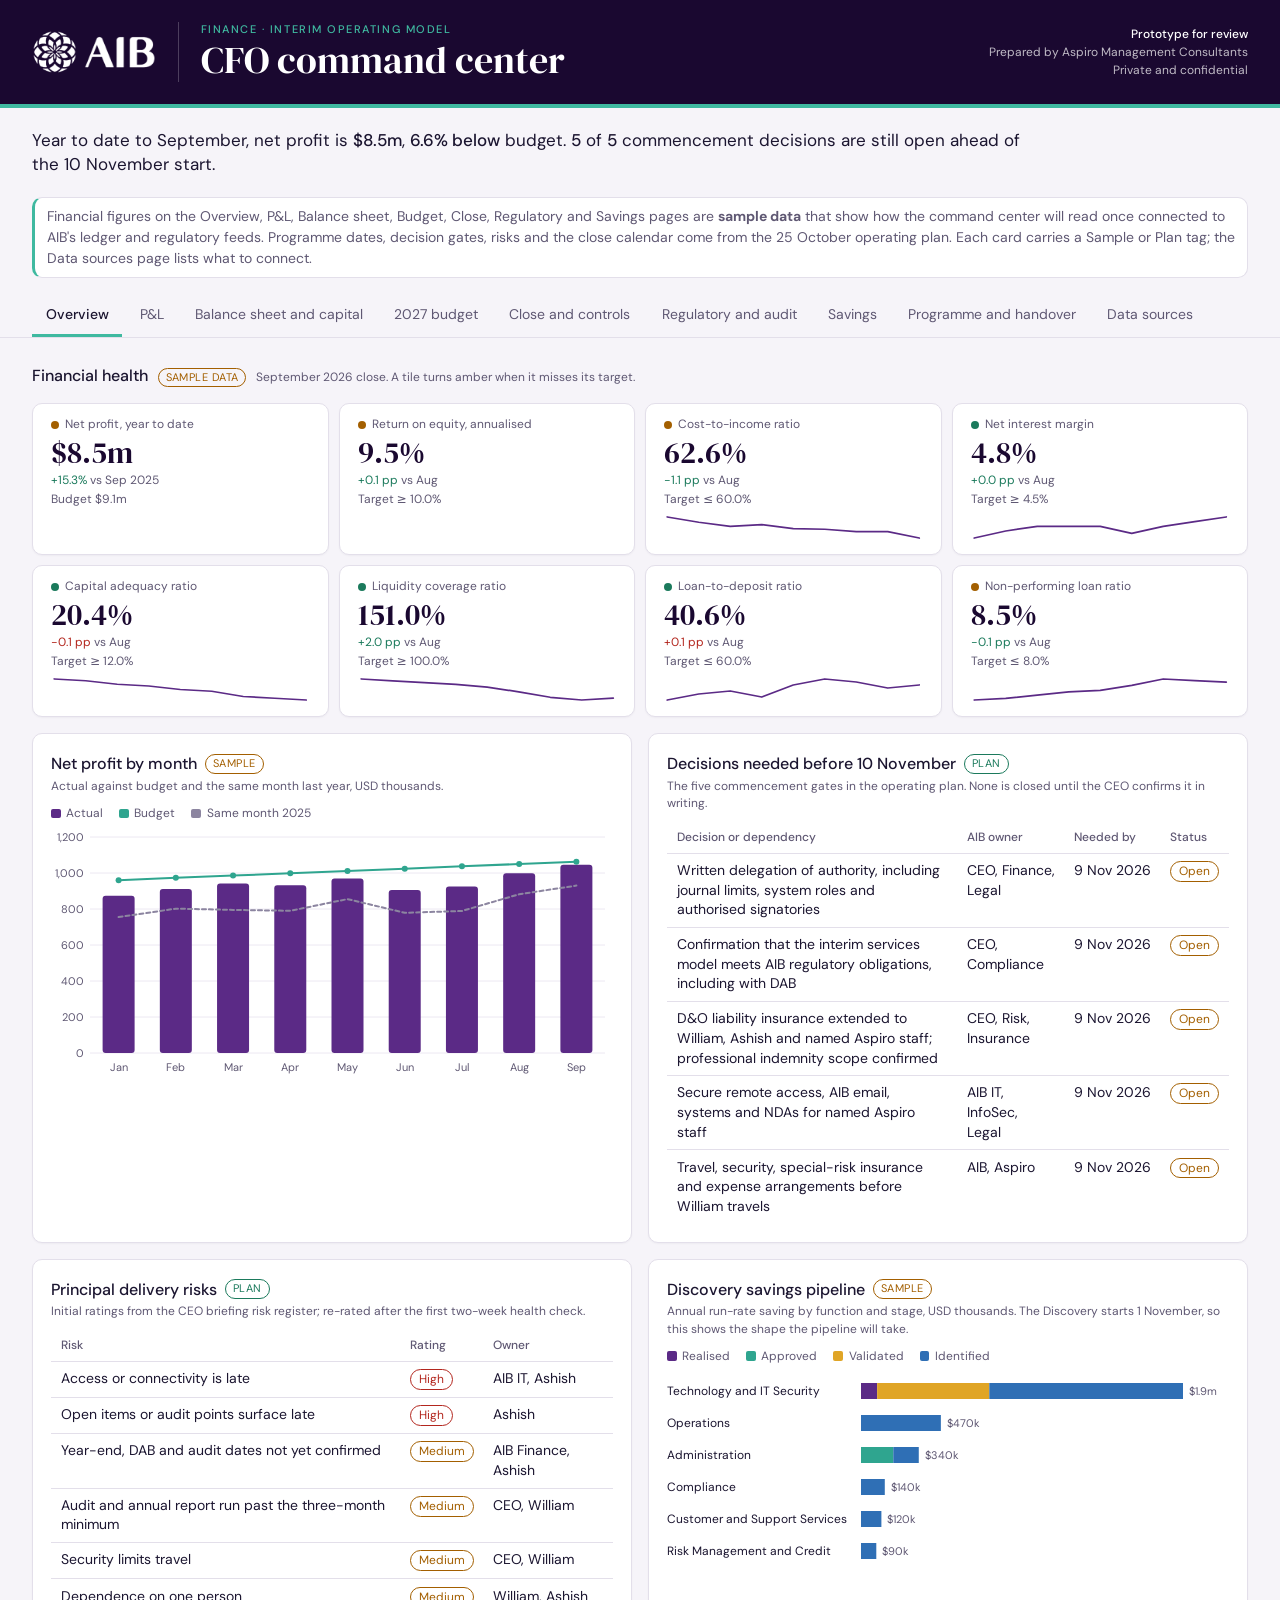
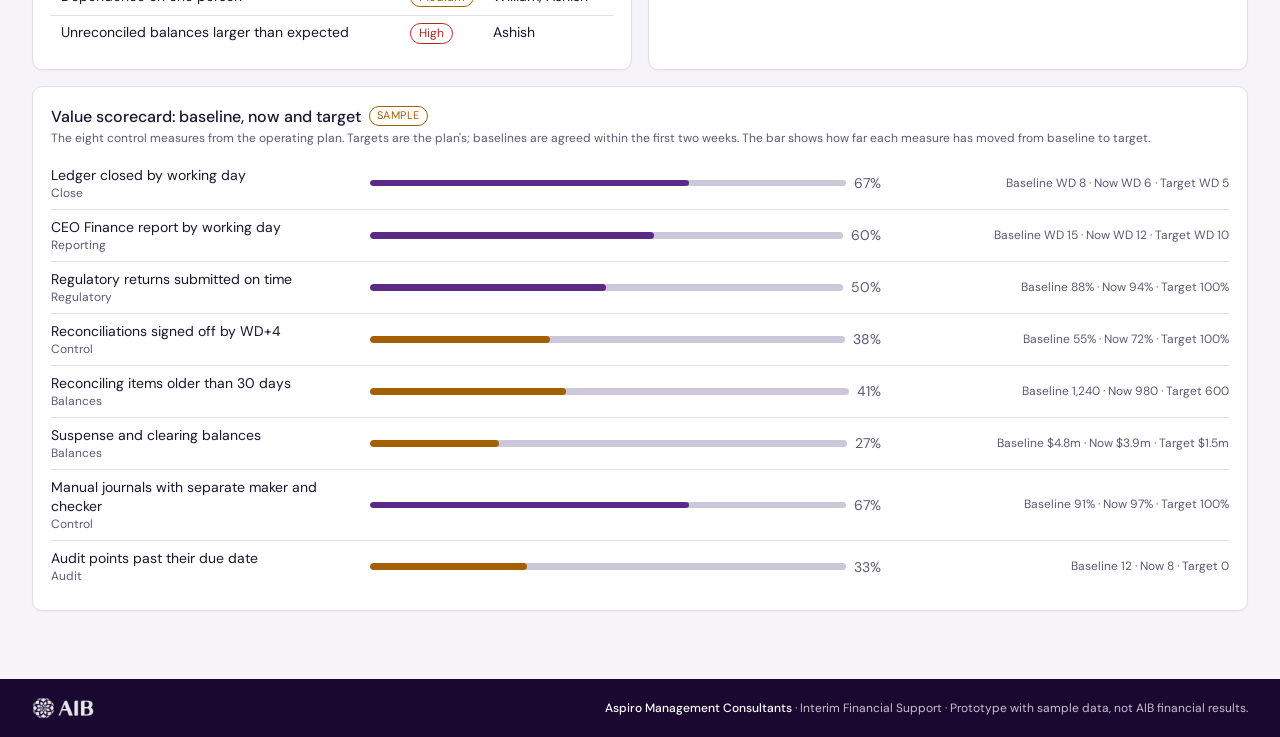
==== index.html @ d5facbcd "Rename font variables and add author metadata Rename --font-anthropic-sans/serif to --font-sans/seri" ====
<!doctype html>
<html lang="en">
<head>
<meta charset="utf-8">
<meta name="viewport" content="width=device-width, initial-scale=1">
<title>AIB CFO command center</title>
<meta name="author" content="kjaising">
<meta name="robots" content="noindex, nofollow">
<meta name="theme-color" content="#1a0830">
<link rel="icon" type="image/png" href="assets/favicon.png">
<link rel="stylesheet" href="app.css">
<link rel="stylesheet" href="theme.css">
</head>
<body>
<header class="brand">
  <div class="brand-in">
    <img class="brand-logo" src="assets/aib-logo-white.png" alt="Afghanistan International Bank" width="154" height="55">
    <div class="brand-rule" aria-hidden="true"></div>
    <div class="brand-title">
      <p class="brand-eyebrow">Finance &middot; Interim operating model</p>
      <h1 class="brand-h1">CFO command center</h1>
    </div>
    <p class="brand-meta"><strong>Prototype for review</strong><br>Prepared by Aspiro Management Consultants<br>Private and confidential</p>
  </div>
</header>
<div id="dash-root">
<div class="cc">
  <div class="cc-head" id="top">
    <p class="cc-takeaway">Year to date to September, net profit is <span class="cc-n" data-draw="t" data-fmt="money" data-source="headline" data-field="ytd_net" data-row="0">—</span>, <span class="cc-n" data-draw="t" data-fmt="dirpct" data-source="headline" data-field="var_pct" data-row="0">—</span> budget. <span class="cc-n" data-draw="t" data-fmt="int" data-source="headline" data-field="open_gates" data-row="0">—</span> of <span class="cc-n" data-draw="t" data-fmt="int" data-source="headline" data-field="total_gates" data-row="0">—</span> commencement decisions are still open ahead of the 10 November start.</p>
  </div>

  <div class="cc-banner">Financial figures on the Overview, P&amp;L, Balance sheet, Budget, Close, Regulatory and Savings pages are <strong>sample data</strong> that show how the command center will read once connected to AIB's ledger and regulatory feeds. Programme dates, decision gates, risks and the close calendar come from the 25 October operating plan. Each card carries a Sample or Plan tag; the Data sources page lists what to connect.</div>

  <nav class="cc-tabs" aria-label="Command center pages">
    <button class="cc-tab" data-tab="overview" aria-selected="true">Overview</button>
    <button class="cc-tab" data-tab="pnl" aria-selected="false">P&amp;L</button>
    <button class="cc-tab" data-tab="balance" aria-selected="false">Balance sheet and capital</button>
    <button class="cc-tab" data-tab="budget" aria-selected="false">2027 budget</button>
    <button class="cc-tab" data-tab="close" aria-selected="false">Close and controls</button>
    <button class="cc-tab" data-tab="reg" aria-selected="false">Regulatory and audit</button>
    <button class="cc-tab" data-tab="savings" aria-selected="false">Savings</button>
    <button class="cc-tab" data-tab="programme" aria-selected="false">Programme and handover</button>
    <button class="cc-tab" data-tab="sources" aria-selected="false">Data sources</button>
  </nav>

  <!-- OVERVIEW -->
  <section class="cc-page" id="tab-overview" data-page="overview">
    <div class="cc-sec"><h2>Financial health</h2><span class="cc-tag cc-tag-sample">Sample data</span><p>September 2026 close. A tile turns amber when it misses its target.</p></div>
    <div class="cc-kpis" id="kpi-all" data-draw="kpis" data-source="kpis ratios_monthly"></div>

    <div class="cc-grid-wide">
      <div class="cc-card" id="card-profit">
        <h3>Net profit by month <span class="cc-tag cc-tag-sample">Sample</span></h3>
        <p class="cc-note">Actual against budget and the same month last year, USD thousands.</p>
        <div class="cc-chart" data-draw="chart-profit" data-source="monthly"></div>
      </div>
      <div class="cc-card" id="card-gates">
        <h3>Decisions needed before 10 November <span class="cc-tag cc-tag-plan">Plan</span></h3>
        <p class="cc-note">The five commencement gates in the operating plan. None is closed until the CEO confirms it in writing.</p>
        <div class="cc-scroll">
          <table class="cc-table" data-source="gates" data-row-key="id">
            <thead><tr><th data-field="gate">Decision or dependency</th><th data-field="owner">AIB owner</th><th data-field="required_by" data-fmt="date">Needed by</th><th data-field="status" data-fmt="chip">Status</th></tr></thead>
            <tbody data-draw="tbl" data-filter="category=Pre-commencement"></tbody>
          </table>
        </div>
      </div>
    </div>

    <div class="cc-grid-wide">
      <div class="cc-card" id="card-risks">
        <h3>Principal delivery risks <span class="cc-tag cc-tag-plan">Plan</span></h3>
        <p class="cc-note">Initial ratings from the CEO briefing risk register; re-rated after the first two-week health check.</p>
        <div class="cc-scroll">
          <table class="cc-table" data-source="risks" data-row-key="id">
            <thead><tr><th data-field="risk">Risk</th><th data-field="rating" data-fmt="chip">Rating</th><th data-field="owner">Owner</th></tr></thead>
            <tbody data-draw="tbl"></tbody>
          </table>
        </div>
      </div>
      <div class="cc-card" id="card-savings-ov">
        <h3>Discovery savings pipeline <span class="cc-tag cc-tag-sample">Sample</span></h3>
        <p class="cc-note">Annual run-rate saving by function and stage, USD thousands. The Discovery starts 1 November, so this shows the shape the pipeline will take.</p>
        <div class="cc-chart" data-draw="chart-savings" data-source="savings_pipeline"></div>
      </div>
    </div>

    <div class="cc-card" id="card-score-ov">
      <h3>Value scorecard: baseline, now and target <span class="cc-tag cc-tag-sample">Sample</span></h3>
      <p class="cc-note">The eight control measures from the operating plan. Targets are the plan's; baselines are agreed within the first two weeks. The bar shows how far each measure has moved from baseline to target.</p>
      <div class="cc-score" data-draw="scorecard" data-source="value_scorecard"></div>
    </div>
  </section>

  <!-- P&L -->
  <section class="cc-page" id="tab-pnl" data-page="pnl" hidden>
    <div class="cc-sec"><h2>Profit and loss</h2><span class="cc-tag cc-tag-sample">Sample data</span><p>January to September 2026, USD thousands. Variance is favourable when positive.</p></div>
    <div class="cc-card">
      <h3>Year to date against budget and last year</h3>
      <p class="cc-note">Technology costs and credit impairment run above budget while fee income runs below, which is where the profit gap comes from.</p>
      <div class="cc-scroll">
        <table class="cc-table" data-source="pnl_ytd" data-row-key="line">
          <thead><tr><th data-field="line">Line</th><th class="r" data-field="actual" data-fmt="k">Actual</th><th class="r" data-field="budget" data-fmt="k">Budget</th><th class="r" data-field="variance" data-fmt="sk">Variance</th><th class="r" data-field="variance_pct" data-fmt="spct">Var %</th><th class="r" data-field="prior" data-fmt="k">Same period 2025</th><th class="r" data-field="yoy_pct" data-fmt="dpct">Change vs 2025</th></tr></thead>
          <tbody data-draw="tbl"></tbody>
        </table>
      </div>
    </div>
    <div class="cc-grid-wide">
      <div class="cc-card">
        <h3>Net profit by month</h3>
        <p class="cc-note">Bars are actual; the line is budget; the dashed line is last year.</p>
        <div class="cc-chart" data-draw="chart-profit" data-source="monthly"></div>
      </div>
      <div class="cc-card">
        <h3>Income and operating costs</h3>
        <p class="cc-note">Solid lines are actual; dashed lines are budget. Costs exclude credit impairment and tax.</p>
        <div class="cc-chart" data-draw="chart-incexp" data-source="monthly"></div>
      </div>
    </div>
  </section>

  <!-- BALANCE SHEET -->
  <section class="cc-page" id="tab-balance" data-page="balance" hidden>
    <div class="cc-sec"><h2>Capital, liquidity and asset quality</h2><span class="cc-tag cc-tag-sample">Sample data</span><p>The ratios DAB and the Board look at first.</p></div>
    <div class="cc-kpis" id="kpi-bs" data-draw="kpis" data-group="Capital and liquidity,Asset quality" data-source="kpis ratios_monthly"></div>
    <div class="cc-card">
      <h3>Six ratios over nine months</h3>
      <p class="cc-note">Dashed line is the limit or target; a sample value is used until AIB's own limits are loaded.</p>
      <div class="cc-multi" data-draw="chart-ratios" data-source="ratios_monthly"></div>
    </div>
    <div class="cc-card">
      <h3>Statement of financial position</h3>
      <p class="cc-note">USD thousands.</p>
      <div class="cc-scroll">
        <table class="cc-table" data-source="bs_view" data-row-key="line">
          <thead><tr><th data-field="line">Line</th><th class="r" data-field="sep26" data-fmt="k">30 Sep 2026</th><th class="r" data-field="aug26" data-fmt="k">31 Aug 2026</th><th class="r" data-field="dec25" data-fmt="k">31 Dec 2025</th><th class="r" data-field="chg_month" data-fmt="dpct">Change vs Aug</th><th class="r" data-field="chg_ytd" data-fmt="dpct">Change vs Dec</th></tr></thead>
          <tbody data-draw="tbl"></tbody>
        </table>
      </div>
    </div>
  </section>

  <!-- BUDGET -->
  <section class="cc-page" id="tab-budget" data-page="budget" hidden>
    <div class="cc-sec"><h2>2027 budget</h2><span class="cc-tag cc-tag-sample">Sample data</span><p>Operating costs by function. Board approval date is to be confirmed by AIB.</p></div>
    <div class="cc-card">
      <h3>2026 forecast against 2027 draft budget</h3>
      <p class="cc-note">USD thousands. The 2026 forecast is nine months of actuals plus three months at the September run-rate.</p>
      <div class="cc-chart" data-draw="chart-budget" data-source="budget2027"></div>
    </div>
    <div class="cc-card">
      <h3>Budget build status by function</h3>
      <p class="cc-note">Owners marked "to confirm" are placeholders until AIB names function heads.</p>
      <div class="cc-scroll">
        <table class="cc-table" data-source="budget_view" data-row-key="function">
          <thead><tr><th data-field="function">Function</th><th data-field="owner">Budget owner</th><th class="r" data-field="fcst_2026" data-fmt="k">2026 forecast</th><th class="r" data-field="budget_2027" data-fmt="k">2027 draft</th><th class="r" data-field="change_pct" data-fmt="dpct">Change</th><th data-field="status" data-fmt="chip">Status</th><th data-field="pct_complete" data-fmt="bar">Complete</th><th data-field="due" data-fmt="date">Due</th></tr></thead>
          <tbody data-draw="tbl"></tbody>
        </table>
      </div>
    </div>
  </section>

  <!-- CLOSE & CONTROLS -->
  <section class="cc-page" id="tab-close" data-page="close" hidden>
    <div class="cc-sec"><h2>Month-end close and balance control</h2><span class="cc-tag cc-tag-plan">Plan</span><span class="cc-tag cc-tag-sample">Sample balances</span><p>AIB working days run Saturday to Thursday.</p></div>
    <div class="cc-card">
      <h3>November close calendar</h3>
      <p class="cc-note">The plan's close template mapped to AIB working days, with Friday as the rest day. DAB deadlines take priority and the template is reconfirmed in week one.</p>
      <div class="cc-scroll">
        <table class="cc-table" data-source="close_calendar" data-row-key="wd">
          <thead><tr><th data-field="wd">Day</th><th data-field="due_date" data-fmt="date">Date</th><th data-field="activity">Activity</th><th data-field="owner">Owner</th><th data-field="status" data-fmt="chip">Status</th></tr></thead>
          <tbody data-draw="tbl"></tbody>
        </table>
      </div>
    </div>
    <div class="cc-grid-wide">
      <div class="cc-card">
        <h3>Aged reconciling items <span class="cc-tag cc-tag-sample">Sample</span></h3>
        <p class="cc-note">Value by age and account class, USD thousands. The target is items older than 30 days falling every month.</p>
        <div class="cc-chart" data-draw="chart-aging" data-source="recons_aging"></div>
      </div>
      <div class="cc-card">
        <h3>Reconciliation status by account class <span class="cc-tag cc-tag-sample">Sample</span></h3>
        <p class="cc-note">Items and value, USD thousands.</p>
        <div class="cc-scroll">
          <table class="cc-table" data-source="recons_view" data-row-key="account_class">
            <thead><tr><th data-field="account_class">Account class</th><th data-field="owner">Owner</th><th class="r" data-field="items_total" data-fmt="int">Items</th><th class="r" data-field="items_over_30" data-fmt="int">Over 30 days</th><th class="r" data-field="value_total" data-fmt="k">Value</th><th class="r" data-field="value_over_180" data-fmt="k">Over 180 days</th><th data-field="risk" data-fmt="chip">Risk</th></tr></thead>
            <tbody data-draw="tbl"></tbody>
          </table>
        </div>
      </div>
    </div>
    <div class="cc-card">
      <h3>Value scorecard <span class="cc-tag cc-tag-sample">Sample</span></h3>
      <p class="cc-note">Control, close and audit measures against the plan's targets.</p>
      <div class="cc-score" data-draw="scorecard" data-source="value_scorecard"></div>
    </div>
  </section>

  <!-- REGULATORY & AUDIT -->
  <section class="cc-page" id="tab-reg" data-page="reg" hidden>
    <div class="cc-sec"><h2>Regulatory returns and audit points</h2><span class="cc-tag cc-tag-sample">Sample data</span><p>AIB's accountable officers sign and submit; Finance prepares.</p></div>
    <div class="cc-card">
      <h3>DAB return calendar</h3>
      <p class="cc-note">Placeholder return names, dates and signatories until AIB confirms the DAB calendar and the accountable officers in week one.</p>
      <div class="cc-scroll">
        <table class="cc-table" data-source="dab_returns" data-row-key="return_name,period">
          <thead><tr><th data-field="return_name">Return</th><th data-field="frequency">Frequency</th><th data-field="period">Period</th><th data-field="due_date" data-fmt="date">Due</th><th data-field="preparer">Prepared by</th><th data-field="signatory">Signed by</th><th data-field="status" data-fmt="chip">Status</th></tr></thead>
          <tbody data-draw="tbl"></tbody>
        </table>
      </div>
    </div>
    <div class="cc-card">
      <h3>Open audit and inspection points</h3>
      <p class="cc-note">Overdue high-rated points go to the CEO the same day.</p>
      <div class="cc-scroll">
        <table class="cc-table" data-source="audit_points" data-row-key="id">
          <thead><tr><th data-field="id">Ref</th><th data-field="source">Source</th><th data-field="finding">Finding</th><th data-field="rating" data-fmt="chip">Rating</th><th data-field="owner">Owner</th><th data-field="due_date" data-fmt="date">Due</th><th data-field="status" data-fmt="chip">Status</th></tr></thead>
          <tbody data-draw="tbl"></tbody>
        </table>
      </div>
    </div>
  </section>

  <!-- SAVINGS -->
  <section class="cc-page" id="tab-savings" data-page="savings" hidden>
    <div class="cc-sec"><h2>Discovery and savings</h2><span class="cc-tag cc-tag-sample">Sample data</span><p>The Discovery runs six weeks from 1 November. Finance tracks each saving into the budget.</p></div>
    <div class="cc-grid-wide">
      <div class="cc-card">
        <h3>Annual saving by function and stage</h3>
        <p class="cc-note">USD thousands.</p>
        <div class="cc-chart" data-draw="chart-savings" data-source="savings_pipeline"></div>
      </div>
      <div class="cc-card">
        <h3>Saving as a share of function cost</h3>
        <p class="cc-note">Against the 2026 operating cost forecast.</p>
        <div class="cc-scroll">
          <table class="cc-table" data-source="savings_view" data-row-key="function">
            <thead><tr><th data-field="function">Function</th><th class="r" data-field="items" data-fmt="int">Items</th><th class="r" data-field="annual_saving" data-fmt="k">Annual saving</th><th class="r" data-field="one_off_cost" data-fmt="k">One-off cost</th><th class="r" data-field="pct_of_cost" data-fmt="pct">Of 2026 cost</th></tr></thead>
            <tbody data-draw="tbl"></tbody>
          </table>
        </div>
      </div>
    </div>
    <div class="cc-card">
      <h3>Savings register</h3>
      <p class="cc-note">Every option has a lever, an owner and a decision date. Control and security savings must leave the bank at least as well protected.</p>
      <div class="cc-scroll">
        <table class="cc-table" data-source="savings_pipeline" data-row-key="id">
          <thead><tr><th data-field="id">Ref</th><th data-field="function">Function</th><th data-field="item">Option</th><th data-field="lever">Lever</th><th class="r" data-field="annual_saving" data-fmt="k">Annual saving</th><th class="r" data-field="one_off_cost" data-fmt="kdash">One-off cost</th><th data-field="status" data-fmt="chip">Stage</th><th data-field="owner">Owner</th><th data-field="decision_date" data-fmt="date">Decision by</th></tr></thead>
          <tbody data-draw="tbl"></tbody>
        </table>
      </div>
    </div>
  </section>

  <!-- PROGRAMME -->
  <section class="cc-page" id="tab-programme" data-page="programme" hidden>
    <div class="cc-sec"><h2>Interim programme and handover</h2><span class="cc-tag cc-tag-plan">Plan</span><p>Minimum term to 9 February 2027, then monthly until the permanent CFO is appointed.</p></div>
    <div class="cc-card">
      <h3>Programme timeline</h3>
      <p class="cc-note">Solid bars are dates in the plan; lighter bars are indicative until AIB confirms Board, year-end and audit dates.</p>
      <div class="cc-chart" data-draw="chart-timeline" data-source="programme_ms"></div>
    </div>
    <div class="cc-grid-wide">
      <div class="cc-card">
        <h3>Decision gates and first-week inputs</h3>
        <p class="cc-note">Pre-commencement gates must be closed before Aspiro acts on 10 November.</p>
        <div class="cc-scroll">
          <table class="cc-table" data-source="gates" data-row-key="id">
            <thead><tr><th data-field="id">Ref</th><th data-field="gate">Decision or input</th><th data-field="owner">AIB owner</th><th data-field="required_by" data-fmt="date">Needed by</th><th data-field="status" data-fmt="chip">Status</th></tr></thead>
            <tbody data-draw="tbl"></tbody>
          </table>
        </div>
      </div>
      <div class="cc-card">
        <h3>Delivery risks and mitigations</h3>
        <p class="cc-note">Each risk has a named owner and a written mitigation.</p>
        <div class="cc-scroll">
          <table class="cc-table" data-source="risks" data-row-key="id">
            <thead><tr><th data-field="risk">Risk</th><th data-field="rating" data-fmt="chip">Rating</th><th data-field="mitigation">Mitigation</th><th data-field="owner">Owner</th></tr></thead>
            <tbody data-draw="tbl"></tbody>
          </table>
        </div>
      </div>
    </div>
    <div class="cc-grid-wide">
      <div class="cc-card">
        <h3>Permanent CFO handover pack <span class="cc-tag cc-tag-plan">Plan</span></h3>
        <p class="cc-note">Built from day one so the permanent CFO inherits a working Finance function. Readiness is scored by Ashish and reviewed by William.</p>
        <div class="cc-scroll">
          <table class="cc-table" data-source="handover_pack" data-row-key="item">
            <thead><tr><th data-field="item">Item</th><th data-field="owner">Owner</th><th data-field="pct_ready" data-fmt="bar">Ready</th><th data-field="status" data-fmt="chip">Status</th></tr></thead>
            <tbody data-draw="tbl"></tbody>
          </table>
        </div>
      </div>
      <div class="cc-card">
        <h3>Value log <span class="cc-tag cc-tag-sample">Sample</span></h3>
        <p class="cc-note">One line per outcome, each tied to evidence the CEO can open. Impact is the annual saving in USD thousands where there is one.</p>
        <div class="cc-scroll">
          <table class="cc-table" data-source="value_log" data-row-key="week,area">
            <thead><tr><th data-field="week" data-fmt="wk">Week</th><th data-field="area">Area</th><th data-field="outcome">Outcome</th><th class="r" data-field="impact_usd_k" data-fmt="kdash">Impact</th><th data-field="evidence">Evidence</th></tr></thead>
            <tbody data-draw="tbl"></tbody>
          </table>
        </div>
      </div>
    </div>
    <div class="cc-grid-wide">
      <div class="cc-card">
        <h3>Operating rhythm <span class="cc-tag cc-tag-plan">Plan</span></h3>
        <ul class="cc-cols">
          <li>Daily Finance check-in on Teams and a brief end-of-day exception note.</li>
          <li>Weekly Finance team meeting, Aspiro internal quality review and a 30-minute CEO check-in.</li>
          <li>Month-end close, then the CEO Finance report by working day 10.</li>
          <li>Board and DAB papers to their calendars, reviewed by William before issue.</li>
          <li>Escalation the same day: Finance team to Ashish, Ashish to William, William to the CEO.</li>
          <li>One AIB-hosted Finance operating register holds priorities, risks, decisions and aged items.</li>
        </ul>
      </div>
      <div class="cc-card">
        <h3>What changes at handover</h3>
        <ul class="cc-cols">
          <li>The CFO keeps the register, close calendar, decisions log, desk notes, KPI definitions and data feeds.</li>
          <li>Aspiro's value scorecard and value log close out as the engagement record.</li>
          <li>William's independent review of Board and DAB packs becomes the CFO's own sign-off route.</li>
          <li>The delegated authority below is replaced by the permanent CFO's DAB-approved authority.</li>
          <li>At least two weeks of overlap; the interim lead stays reachable during the first close.</li>
          <li>AIB leads the CFO search and the DAB approval; handover follows both.</li>
        </ul>
      </div>
    </div>
    <div class="cc-card">
      <h3>Delegated authority during the interim <span class="cc-tag cc-tag-plan">Plan</span></h3>
      <p class="cc-note">Aspiro leads Finance as a service within the CEO's written delegation. No Aspiro individual is appointed CFO or joins the Board of Management, and Aspiro is never a payment signatory.</p>
      <div class="cc-scroll">
        <table class="cc-table cc-auth">
          <thead><tr><th>Area</th><th>Aspiro team can</th><th>Aspiro team cannot</th></tr></thead>
          <tbody>
            <tr><td>Journals</td><td>Review and approve within the CEO-delegated limit, with separate maker and checker</td><td>Prepare and approve the same journal, or approve above the limit</td></tr>
            <tr><td>Payments</td><td>Review and challenge payment runs and supporting papers</td><td>Sign, authorise or release payments</td></tr>
            <tr><td>Reconciliations and write-offs</td><td>Review, sign off and set clearance deadlines</td><td>Write off balances without AIB approval</td></tr>
            <tr><td>Regulatory returns</td><td>Lead preparation and review</td><td>Sign or submit returns; AIB accountable officers do</td></tr>
            <tr><td>Systems</td><td>Use preparer and reviewer roles</td><td>Hold administrator or user-management rights</td></tr>
            <tr><td>People</td><td>Direct and prioritise daily work</td><td>Make hiring, pay or disciplinary decisions</td></tr>
            <tr><td>Auditors and DAB</td><td>Answer information requests and handle routine liaison</td><td>Agree adjustments or commitments without AIB approval</td></tr>
            <tr><td>Accounting policy</td><td>Recommend changes</td><td>Change policy without the CEO and, where required, the Board</td></tr>
          </tbody>
        </table>
      </div>
    </div>
  </section>

  <!-- DATA SOURCES -->
  <section class="cc-page" id="tab-sources" data-page="sources" hidden>
    <div class="cc-sec"><h2>Where each number will come from</h2><span class="cc-tag cc-tag-plan">Plan</span><p>The connection plan for turning sample data into live data.</p></div>
    <div class="cc-card">
      <h3>Feed map</h3>
      <p class="cc-note">Sample means the page shows illustrative rows. Plan documents means the rows come from the 25 October operating plan. To connect means a feed from an AIB system is still to be agreed with AIB Finance and IT, using AIB systems and storage only.</p>
      <div class="cc-scroll">
        <table class="cc-table" data-source="data_feeds" data-row-key="area">
          <thead><tr><th data-field="area">Area</th><th data-field="views">Shown on</th><th data-field="target_source">Target source</th><th data-field="cadence">Refresh</th><th data-field="owner">Owner</th><th data-field="status" data-fmt="chip">Status</th></tr></thead>
          <tbody data-draw="tbl"></tbody>
        </table>
      </div>
    </div>
  </section>
</div>

</div>
<footer class="foot">
  <div class="foot-in">
    <img src="assets/aib-logo-white.png" alt="Afghanistan International Bank" width="62" height="22">
    <span><strong>Aspiro Management Consultants</strong> &middot; Interim Financial Support &middot; Prototype with sample data, not AIB financial results.</span>
  </div>
</footer>
<script src="vendor/d3.min.js"></script>
<script src="data.js"></script>
<script src="shim.js"></script>
<script src="app.js"></script>
</body>
</html>
---- app.css ----
#dash-root { --dash-gutter: clamp(12px, 3vw, 32px); }
.cc { max-width: 1320px; margin-inline: auto; font-family: var(--font-sans); color: var(--color-fg); }
.cc *, .cc *::before, .cc *::after { box-sizing: border-box; }
.cc-head { padding-block: var(--cds-pad-md) var(--cds-pad-sm); }
.cc-eyebrow { font-size: var(--cds-font-size-caption); letter-spacing: .08em; text-transform: uppercase; color: var(--color-fg-muted); margin: 0 0 .25rem; }
.cc-title { font-family: var(--font-serif); font-weight: 400; font-size: var(--cds-font-size-title); line-height: 1.15; margin: 0 0 .5rem; }
.cc-takeaway { font-size: var(--cds-font-size-heading); line-height: 1.45; margin: 0; max-width: 62rem; }
.cc-n { font-weight: 500; font-variant-numeric: tabular-nums; }
.cc-banner { margin: var(--cds-gap-md) 0; padding: var(--cds-pad-sm) var(--cds-pad-md); border: 1px solid var(--color-border-line); border-left: 3px solid var(--color-warn); border-radius: var(--cds-radius); background: var(--color-panel); font-size: var(--cds-font-size-body); color: var(--color-fg-muted); line-height: 1.5; }
.cc-tabs { display: flex; gap: .25rem; overflow-x: auto; border-bottom: 1px solid var(--color-border-line); margin-bottom: var(--cds-gap-md); scrollbar-width: thin; }
.cc-tab { appearance: none; background: none; border: 0; border-bottom: 2px solid transparent; padding: .6rem .85rem; font: inherit; font-size: var(--cds-font-size-body); color: var(--color-fg-muted); cursor: pointer; white-space: nowrap; }
.cc-tab:hover { color: var(--color-fg); }
.cc-tab[aria-selected="true"] { color: var(--color-fg); border-bottom-color: var(--color-fg); font-weight: 500; }
.cc-page { display: flex; flex-direction: column; gap: var(--cds-gap-md); padding-bottom: var(--cds-pad-xl); }
.cc-page[hidden] { display: none; }
.cc-sec { margin: var(--cds-gap-sm) 0 0; display: flex; align-items: baseline; gap: .6rem; flex-wrap: wrap; }
.cc-sec h2 { font-size: var(--cds-font-size-heading); font-weight: var(--cds-font-weight-medium); margin: 0; }
.cc-sec p { margin: 0; font-size: var(--cds-font-size-caption); color: var(--color-fg-muted); }
.cc-grid { display: grid; gap: var(--cds-gap-md); grid-template-columns: repeat(auto-fit, minmax(min(100%, 22rem), 1fr)); }
.cc-grid-wide { display: grid; gap: var(--cds-gap-md); grid-template-columns: repeat(auto-fit, minmax(min(100%, 34rem), 1fr)); }
.cc-kpis { display: grid; gap: var(--cds-gap-sm); grid-template-columns: repeat(auto-fit, minmax(min(100%, 13.5rem), 1fr)); }
.cc-card { background: var(--color-panel); border: 1px solid var(--color-border-line); border-radius: var(--cds-radius); padding: var(--cds-pad-lg); min-width: 0; }
.cc-card h3 { font-size: var(--cds-font-size-heading); font-weight: var(--cds-font-weight-medium); margin: 0 0 .15rem; display: flex; align-items: center; gap: .5rem; flex-wrap: wrap; }
.cc-card .cc-note { font-size: var(--cds-font-size-caption); color: var(--color-fg-muted); margin: 0 0 var(--cds-gap-sm); line-height: 1.45; }
.cc-tag { font-size: 11px; font-weight: 400; letter-spacing: .04em; text-transform: uppercase; padding: 1px 7px; border-radius: 999px; border: 1px solid var(--color-border-line); color: var(--color-fg-muted); }
.cc-tag-sample { color: var(--color-warn); border-color: var(--color-warn); }
.cc-tag-plan { color: var(--color-ok); border-color: var(--color-ok); }
.cc-tile { background: var(--color-panel); border: 1px solid var(--color-border-line); border-radius: var(--cds-radius); padding: var(--cds-pad-md) var(--cds-pad-lg); display: flex; flex-direction: column; gap: .15rem; min-width: 0; position: relative; }
.cc-tile-l { font-size: var(--cds-font-size-caption); color: var(--color-fg-muted); display: flex; align-items: center; gap: .4rem; }
.cc-dot { width: .5rem; height: .5rem; border-radius: 50%; background: var(--color-ok); flex: none; }
.cc-dot.warn { background: var(--color-warn); }
.cc-dot.bad { background: var(--color-bad); }
.cc-tile-v { font-family: var(--font-serif); font-weight: 400; font-size: var(--cds-font-size-title); line-height: 1.1; font-variant-numeric: tabular-nums; }
.cc-tile-d { font-size: var(--cds-font-size-caption); color: var(--color-fg-muted); font-variant-numeric: tabular-nums; }
.cc-tile-d .good { color: var(--color-ok); }
.cc-tile-d .badc { color: var(--color-bad); }
.cc-tile svg { display: block; margin-top: .2rem; }
.cc-scroll { overflow: auto; max-height: 30rem; }
.cc-table { width: 100%; border-collapse: collapse; font-size: var(--cds-font-size-body); }
.cc-table th { position: sticky; top: 0; background: var(--color-panel); text-align: left; font-weight: 500; font-size: var(--cds-font-size-caption); color: var(--color-fg-muted); padding: .4rem .6rem; border-bottom: 1px solid var(--color-border-line); white-space: nowrap; z-index: 1; }
.cc-table td { padding: .45rem .6rem; border-bottom: 1px solid var(--color-border-line); vertical-align: top; line-height: 1.4; }
.cc-table tr:last-child td { border-bottom: 0; }
.cc-table .r { text-align: right; font-variant-numeric: tabular-nums; white-space: nowrap; }
.cc-table th.r { text-align: right; }
.cc-table tr.cc-total td { font-weight: 500; background: color-mix(in srgb, var(--color-fg) 4%, transparent); }
.cc-table td.pos { color: var(--color-ok); }
.cc-table td.neg { color: var(--color-bad); }
.cc-table .nw { white-space: nowrap; }
.cc-muted { color: var(--color-fg-muted); }
.cc-chip { display: inline-block; padding: 1px 8px; border-radius: 999px; font-size: var(--cds-font-size-caption); border: 1px solid var(--color-border-line); color: var(--color-fg-muted); white-space: nowrap; }
.cc-chip.ok { color: var(--color-ok); border-color: var(--color-ok); }
.cc-chip.warn { color: var(--color-warn); border-color: var(--color-warn); }
.cc-chip.bad { color: var(--color-bad); border-color: var(--color-bad); }
.cc-bar { display: flex; align-items: center; gap: .5rem; min-width: 7rem; }
.cc-bar i { display: block; height: .4rem; border-radius: 99px; background: var(--cds-chart-muted); flex: 1; position: relative; overflow: hidden; }
.cc-bar i b { position: absolute; inset: 0 auto 0 0; background: var(--cds-chart-1, #3b82f6); border-radius: 99px; }
.cc-chart { position: relative; min-height: 14rem; width: 100%; }
.cc-chart svg { display: block; max-width: 100%; }
.cc-chart text { font-family: var(--font-sans); }
.cc-multi { display: grid; gap: var(--cds-gap-md); grid-template-columns: repeat(auto-fit, minmax(min(100%, 15rem), 1fr)); position: relative; }
.cc-mini-t { font-size: var(--cds-font-size-caption); color: var(--color-fg-muted); margin: 0 0 .1rem; display: flex; justify-content: space-between; gap: .5rem; }
.cc-mini-t span:last-child { color: var(--color-fg); font-variant-numeric: tabular-nums; }
.cc-tip { position: absolute; z-index: 5; pointer-events: none; background: var(--cds-surface-popover); border: 1px solid var(--cds-border); border-radius: var(--cds-radius); box-shadow: var(--cds-shadow-popover); padding: var(--cds-pad-xs) var(--cds-pad-sm); font-size: var(--cds-font-size-caption); line-height: 1.45; white-space: nowrap; opacity: 0; transition: opacity .08s; }
.cc-tip .t { color: var(--cds-text-secondary); }
.cc-tip .sw { display: inline-block; width: .55rem; height: .55rem; border-radius: 2px; margin-right: .35rem; }
.cc-legend { display: flex; gap: 1rem; flex-wrap: wrap; font-size: var(--cds-font-size-caption); color: var(--color-fg-muted); margin-bottom: .4rem; }
.cc-legend .sw { display: inline-block; width: .6rem; height: .6rem; border-radius: 2px; margin-right: .35rem; vertical-align: -1px; }
.cc-fail { display: flex; align-items: center; justify-content: center; gap: .4rem; min-height: 6rem; color: var(--color-fg-muted); font-size: var(--cds-font-size-caption); }
.cc-fail::before { content: ""; width: .375rem; height: .375rem; border-radius: 50%; background: var(--color-bad); }
.cc-score { display: flex; flex-direction: column; }
.cc-srow { display: grid; grid-template-columns: minmax(8rem, 1.4fr) minmax(8rem, 2fr) auto; gap: .75rem; align-items: center; padding: .5rem 0; border-bottom: 1px solid var(--color-border-line); }
.cc-srow:last-child { border-bottom: 0; }
.cc-srow-l { font-size: var(--cds-font-size-body); line-height: 1.35; }
.cc-srow-l small { display: block; color: var(--color-fg-muted); font-size: var(--cds-font-size-caption); }
.cc-srow-v { font-size: var(--cds-font-size-caption); color: var(--color-fg-muted); text-align: right; font-variant-numeric: tabular-nums; white-space: nowrap; }
.cc-cols { columns: 2 20rem; column-gap: var(--cds-gap-lg, 1.5rem); margin: 0; padding: 0; list-style: none; font-size: var(--cds-font-size-body); line-height: 1.5; }
.cc-cols li { break-inside: avoid; padding: .3rem 0; border-bottom: 1px solid var(--color-border-line); }
.cc-auth th, .cc-auth td { font-size: var(--cds-font-size-body); }
@keyframes ccFade { from { opacity: 0 } to { opacity: 1 } }
@media (prefers-reduced-motion: no-preference) { .cc-tile, .cc-card { animation: ccFade var(--cds-dur-slow) var(--cds-ease-out); } }
[data-dash-source-state=refreshing] { opacity: .5; transition: opacity var(--cds-dur-slow); }
@media (max-width: 560px) { .cc-srow { grid-template-columns: 1fr; gap: .25rem; } .cc-srow-v { text-align: left; } }
---- theme.css ----
/* AIB theme for the CFO command center prototype.
   Brand values below are taken from the AIB / Aspiro engagement-letter letterhead:
   deep purple band, white AIB mark, teal accent rule.
   Replace the --aib-* values (and assets/aib-logo-white.png) with AIB's official brand kit when available. */

@font-face { font-family: "DM Sans"; font-weight: 400; font-style: normal; font-display: swap; src: url("assets/fonts/dm-sans-latin-400-normal.woff2") format("woff2"); }
@font-face { font-family: "DM Sans"; font-weight: 500; font-style: normal; font-display: swap; src: url("assets/fonts/dm-sans-latin-500-normal.woff2") format("woff2"); }
@font-face { font-family: "DM Sans"; font-weight: 700; font-style: normal; font-display: swap; src: url("assets/fonts/dm-sans-latin-700-normal.woff2") format("woff2"); }
@font-face { font-family: "DM Serif Display"; font-weight: 400; font-style: normal; font-display: swap; src: url("assets/fonts/dm-serif-display-latin-400-normal.woff2") format("woff2"); }

:root {
  --aib-ink: #1a0830;
  --aib-ink-soft: #2a1448;
  --aib-accent: #3fb9a0;

  --font-sans: "DM Sans", system-ui, -apple-system, "Segoe UI", Roboto, sans-serif;
  --font-serif: "DM Serif Display", Georgia, "Times New Roman", serif;

  --color-fg: #1b1530;
  --color-fg-muted: #5f5873;
  --color-bg: #f6f4f9;
  --color-panel: #ffffff;
  --color-border-line: #e3dfea;
  --color-ok: #1b7a5c;
  --color-warn: #a35f00;
  --color-bad: #b3261e;

  --cds-font-size-caption: 12px;
  --cds-font-size-body: 14px;
  --cds-font-size-heading: 16px;
  --cds-font-size-title: 30px;
  --cds-font-weight-medium: 500;
  --cds-radius: 10px;
  --cds-pad-xs: 4px;
  --cds-pad-sm: 8px;
  --cds-pad-md: 12px;
  --cds-pad-lg: 18px;
  --cds-pad-xl: 28px;
  --cds-gap-xs: 4px;
  --cds-gap-sm: 10px;
  --cds-gap-md: 16px;
  --cds-gap-lg: 28px;

  --cds-chart-muted: #cdc7da;
  --cds-chart-grid: #ece8f2;
  --cds-chart-axis: #9a93ad;
  --cds-chart-reference: #8c85a0;
  --cds-chart-status-critical: #c0392b;
  --cds-chart-1: #5b2a86;
  --cds-surface-popover: #ffffff;
  --cds-border: #d8d3e2;
  --cds-text-secondary: #5f5873;
  --cds-shadow-popover: 0 8px 28px rgba(26, 8, 48, 0.18);
  --cds-dur-slow: 300ms;
  --cds-ease-out: cubic-bezier(0.2, 0.7, 0.2, 1);
}

* { -webkit-font-smoothing: antialiased; }
html { scroll-padding-top: 56px; }
body { margin: 0; background: var(--color-bg); color: var(--color-fg); font-family: var(--font-sans); font-size: var(--cds-font-size-body); line-height: 1.45; }

/* ---- branded header ---- */
.brand { background: var(--aib-ink); border-bottom: 4px solid var(--aib-accent); color: #fff; }
.brand-in { max-width: 1320px; margin-inline: auto; padding: 22px clamp(12px, 3vw, 32px); display: flex; align-items: center; gap: 22px; flex-wrap: wrap; }
.brand-logo { height: 44px; width: auto; display: block; }
.brand-rule { width: 1px; align-self: stretch; background: rgba(255, 255, 255, 0.22); min-height: 40px; }
.brand-title { flex: 1 1 18rem; min-width: 0; }
.brand-eyebrow { margin: 0 0 2px; font-size: 11px; letter-spacing: 0.14em; text-transform: uppercase; color: var(--aib-accent); font-weight: 500; }
.brand-h1 { margin: 0; font-family: var(--font-serif); font-weight: 400; font-size: clamp(26px, 4vw, 38px); line-height: 1.1; color: #fff; }
.brand-meta { margin: 0; font-size: 12px; line-height: 1.5; color: rgba(255, 255, 255, 0.72); text-align: right; }
.brand-meta strong { color: #fff; font-weight: 500; }
@media (max-width: 640px) { .brand-meta { text-align: left; } .brand-rule { display: none; } }

#dash-root { --dash-gutter: clamp(12px, 3vw, 32px); padding-inline: var(--dash-gutter); }
.cc-head { padding-block: 20px 4px; }
.cc-takeaway { font-size: 17px; }

/* sticky page navigation */
.cc-tabs { position: sticky; top: 0; z-index: 20; background: var(--color-bg); margin-inline: calc(-1 * var(--dash-gutter)); padding-inline: var(--dash-gutter); }
.cc-tab[aria-selected="true"] { border-bottom-color: var(--aib-accent); border-bottom-width: 3px; }
.cc-tab:focus-visible { outline: 2px solid var(--aib-accent); outline-offset: -2px; }

.cc-card, .cc-tile { box-shadow: 0 1px 2px rgba(26, 8, 48, 0.04); }
.cc-tile-v { color: var(--aib-ink); }
.cc-table th { color: var(--color-fg-muted); }
.cc-banner { border-left-color: var(--aib-accent); }

/* ---- footer ---- */
.foot { margin-top: 40px; background: var(--aib-ink); color: rgba(255, 255, 255, 0.75); font-size: 12px; }
.foot-in { max-width: 1320px; margin-inline: auto; padding: 18px clamp(12px, 3vw, 32px); display: flex; gap: 14px 28px; flex-wrap: wrap; justify-content: space-between; align-items: center; }
.foot img { height: 22px; width: auto; opacity: 0.9; }
.foot strong { color: #fff; font-weight: 500; }

@media print { .cc-tabs { position: static; } .cc-page[hidden] { display: none; } }

/* layout refinements from review */
.cc-kpis { grid-template-columns: repeat(auto-fit, minmax(min(100%, 17rem), 1fr)); }
.cc-srow { grid-template-columns: minmax(10rem, 1.2fr) minmax(8rem, 2fr) 21rem; }
@media (max-width: 900px) { .cc-srow { grid-template-columns: 1fr; gap: .25rem; } .cc-srow-v { text-align: left; } }
.cc-scroll { max-height: none; overflow-x: auto; overflow-y: visible; }
.cc-multi { grid-template-columns: repeat(auto-fit, minmax(min(100%, 20rem), 1fr)); }
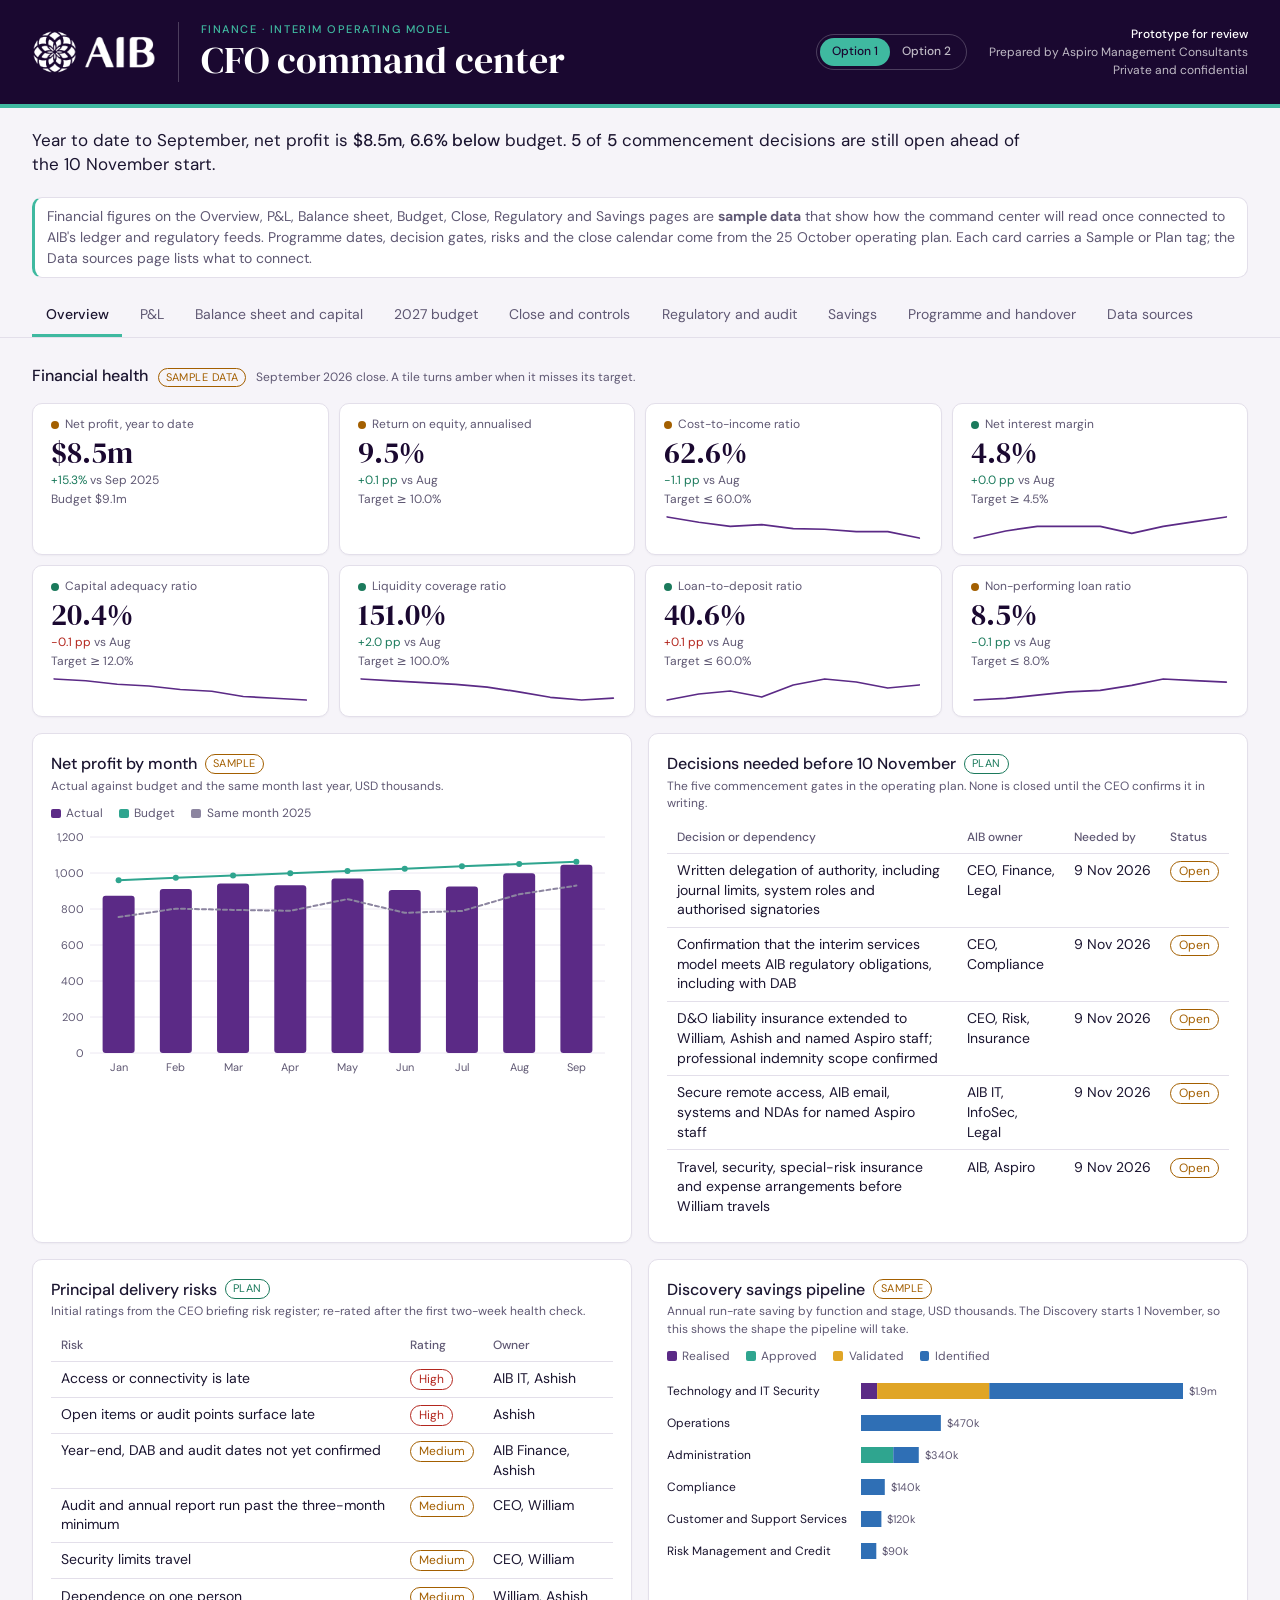
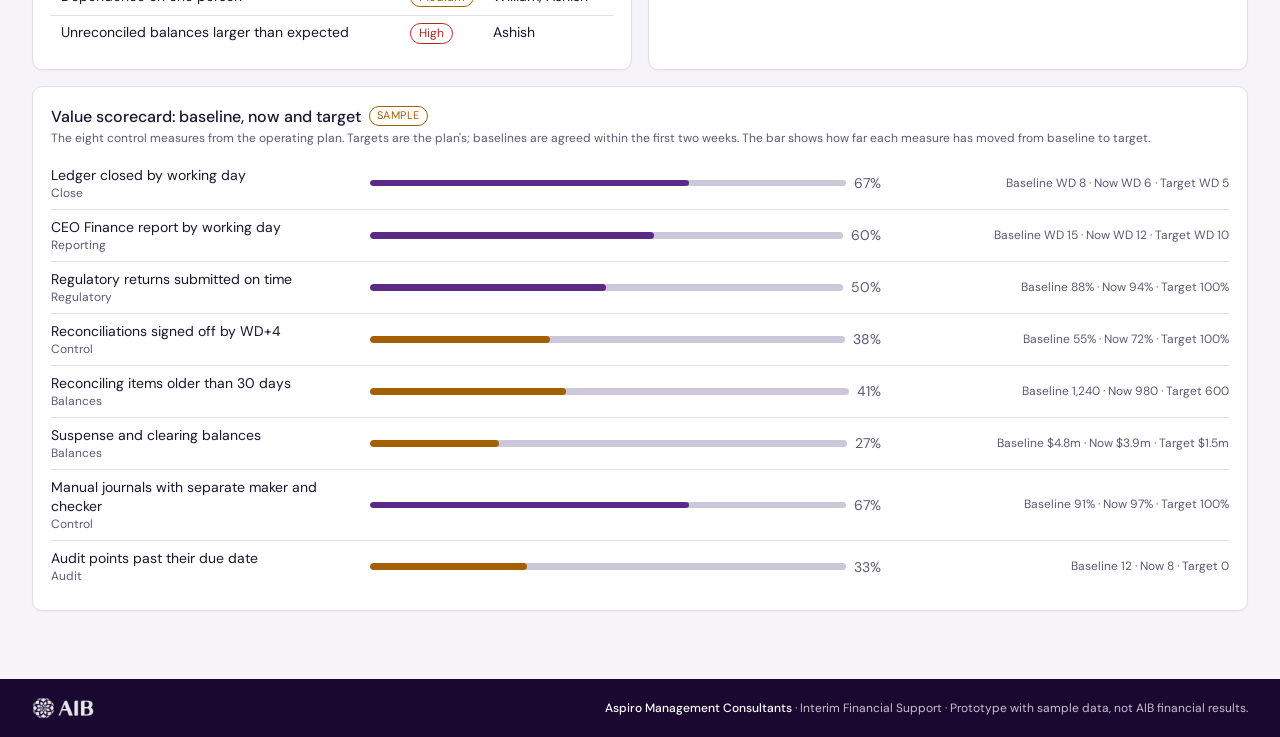
==== commit 27abdbb3: "Add Option 2 board intelligence design with option switch option-2.html is a second design for revie" ====
--- a/index.html
+++ b/index.html
@@ -20,6 +20,10 @@
       <p class="brand-eyebrow">Finance &middot; Interim operating model</p>
       <h1 class="brand-h1">CFO command center</h1>
     </div>
+    <nav class="opt-switch" aria-label="Design options">
+      <a href="index.html" data-opt-link aria-current="page">Option 1</a>
+      <a href="option-2.html" data-opt-link>Option 2</a>
+    </nav>
     <p class="brand-meta"><strong>Prototype for review</strong><br>Prepared by Aspiro Management Consultants<br>Private and confidential</p>
   </div>
 </header>
@@ -377,5 +381,6 @@
 <script src="data.js"></script>
 <script src="shim.js"></script>
 <script src="app.js"></script>
+<script src="switch.js"></script>
 </body>
 </html>
--- a/theme.css
+++ b/theme.css
@@ -71,6 +71,14 @@
 .brand-meta strong { color: #fff; font-weight: 500; }
 @media (max-width: 640px) { .brand-meta { text-align: left; } .brand-rule { display: none; } }
 
+/* ---- Option 1 / Option 2 design switch ---- */
+.opt-switch { display: flex; padding: 3px; border: 1px solid rgba(255, 255, 255, 0.22); border-radius: 999px; font-size: 12px; font-weight: 500; }
+.opt-switch a { padding: 5px 12px; border-radius: 999px; color: rgba(255, 255, 255, 0.72); text-decoration: none; }
+.opt-switch a:hover { color: #fff; }
+.opt-switch a:focus-visible { outline: 2px solid var(--aib-accent); outline-offset: 2px; }
+.opt-switch a[aria-current="page"] { background: var(--aib-accent); color: var(--aib-ink); }
+@media print { .opt-switch { display: none; } }
+
 #dash-root { --dash-gutter: clamp(12px, 3vw, 32px); padding-inline: var(--dash-gutter); }
 .cc-head { padding-block: 20px 4px; }
 .cc-takeaway { font-size: 17px; }
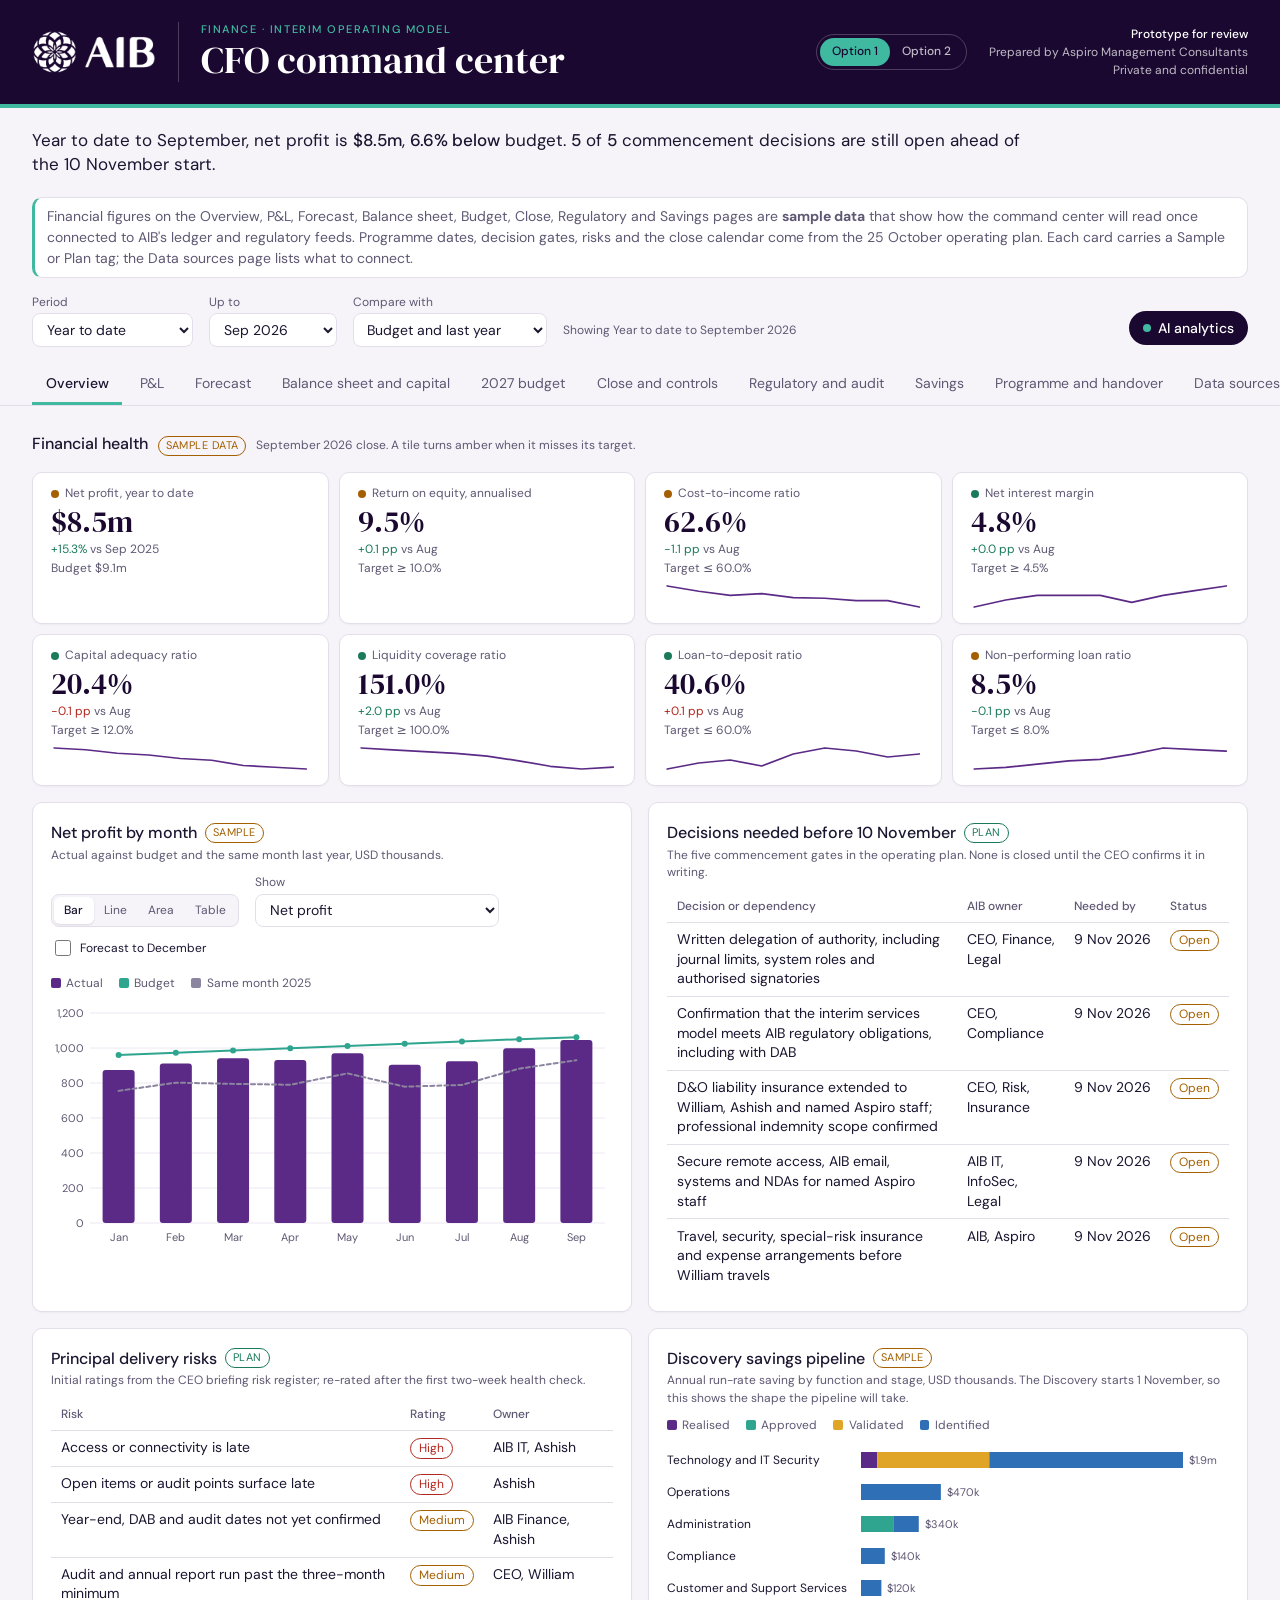
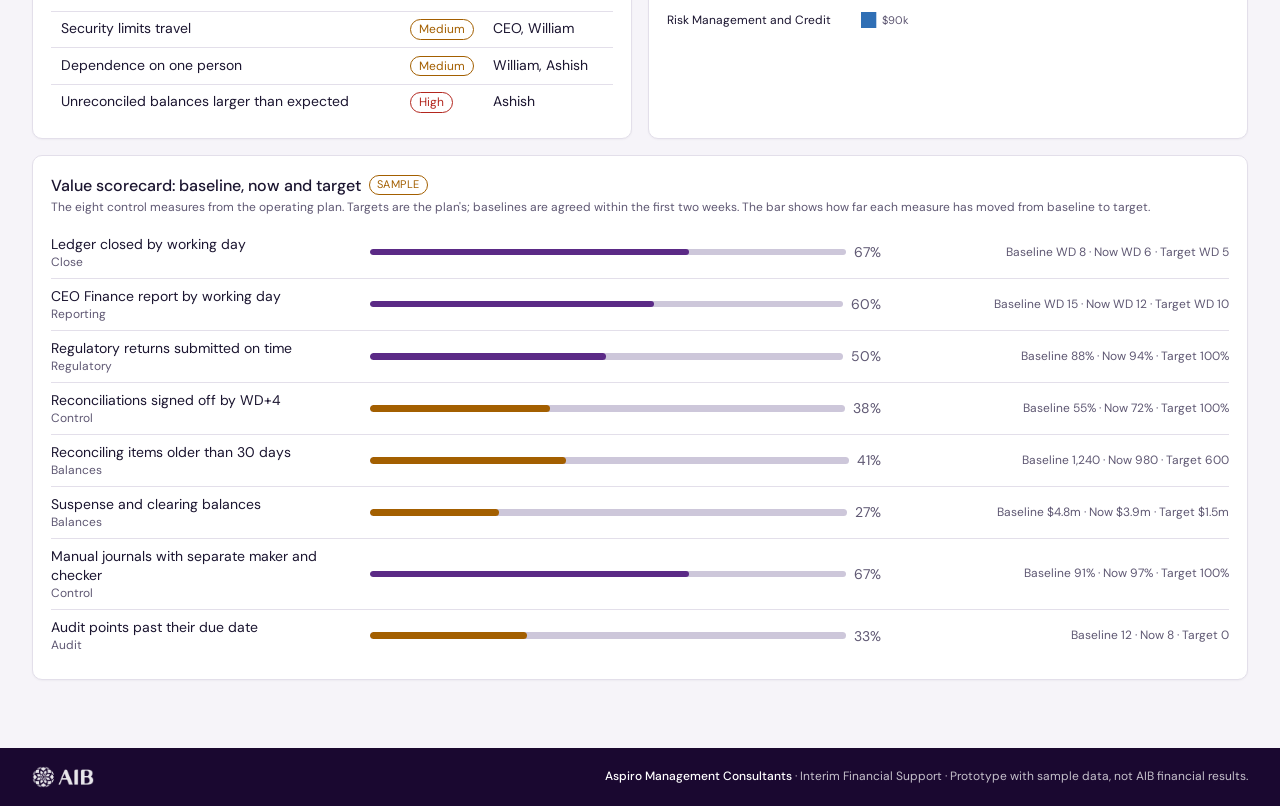
==== commit 14c88053: "Add period filters, forecasting and AI analytics preview to both designs Both designs now take every" ====
--- a/index.html
+++ b/index.html
@@ -30,14 +30,17 @@
 <div id="dash-root">
 <div class="cc">
   <div class="cc-head" id="top">
-    <p class="cc-takeaway">Year to date to September, net profit is <span class="cc-n" data-draw="t" data-fmt="money" data-source="headline" data-field="ytd_net" data-row="0">—</span>, <span class="cc-n" data-draw="t" data-fmt="dirpct" data-source="headline" data-field="var_pct" data-row="0">—</span> budget. <span class="cc-n" data-draw="t" data-fmt="int" data-source="headline" data-field="open_gates" data-row="0">—</span> of <span class="cc-n" data-draw="t" data-fmt="int" data-source="headline" data-field="total_gates" data-row="0">—</span> commencement decisions are still open ahead of the 10 November start.</p>
+    <p class="cc-takeaway" data-draw="takeaway">Year to date to September, net profit is <span class="cc-n">$8.5m</span>, <span class="cc-n">6.6% below</span> budget. <span class="cc-n">5</span> of <span class="cc-n">5</span> commencement decisions are still open ahead of the 10 November start.</p>
   </div>
 
-  <div class="cc-banner">Financial figures on the Overview, P&amp;L, Balance sheet, Budget, Close, Regulatory and Savings pages are <strong>sample data</strong> that show how the command center will read once connected to AIB's ledger and regulatory feeds. Programme dates, decision gates, risks and the close calendar come from the 25 October operating plan. Each card carries a Sample or Plan tag; the Data sources page lists what to connect.</div>
+  <div class="cc-banner">Financial figures on the Overview, P&amp;L, Forecast, Balance sheet, Budget, Close, Regulatory and Savings pages are <strong>sample data</strong> that show how the command center will read once connected to AIB's ledger and regulatory feeds. Programme dates, decision gates, risks and the close calendar come from the 25 October operating plan. Each card carries a Sample or Plan tag; the Data sources page lists what to connect.</div>
+
+  <div class="cc-filters" data-draw="filters" aria-label="Period and comparison"></div>
 
   <nav class="cc-tabs" aria-label="Command center pages">
     <button class="cc-tab" data-tab="overview" aria-selected="true">Overview</button>
     <button class="cc-tab" data-tab="pnl" aria-selected="false">P&amp;L</button>
+    <button class="cc-tab" data-tab="forecast" aria-selected="false">Forecast</button>
     <button class="cc-tab" data-tab="balance" aria-selected="false">Balance sheet and capital</button>
     <button class="cc-tab" data-tab="budget" aria-selected="false">2027 budget</button>
     <button class="cc-tab" data-tab="close" aria-selected="false">Close and controls</button>
@@ -45,18 +48,20 @@
     <button class="cc-tab" data-tab="savings" aria-selected="false">Savings</button>
     <button class="cc-tab" data-tab="programme" aria-selected="false">Programme and handover</button>
     <button class="cc-tab" data-tab="sources" aria-selected="false">Data sources</button>
+    <button class="cc-tab" data-tab="ai" aria-selected="false">AI analytics</button>
   </nav>
 
   <!-- OVERVIEW -->
   <section class="cc-page" id="tab-overview" data-page="overview">
-    <div class="cc-sec"><h2>Financial health</h2><span class="cc-tag cc-tag-sample">Sample data</span><p>September 2026 close. A tile turns amber when it misses its target.</p></div>
+    <div class="cc-sec"><h2>Financial health</h2><span class="cc-tag cc-tag-sample">Sample data</span><p data-draw="ptext" data-v="kpinote">September 2026 close. A tile turns amber when it misses its target.</p></div>
     <div class="cc-kpis" id="kpi-all" data-draw="kpis" data-source="kpis ratios_monthly"></div>
 
     <div class="cc-grid-wide">
       <div class="cc-card" id="card-profit">
-        <h3>Net profit by month <span class="cc-tag cc-tag-sample">Sample</span></h3>
-        <p class="cc-note">Actual against budget and the same month last year, USD thousands.</p>
-        <div class="cc-chart" data-draw="chart-profit" data-source="monthly"></div>
+        <h3><span data-draw="ptext" data-v="mtitle">Net profit by month</span> <span class="cc-tag cc-tag-sample">Sample</span></h3>
+        <p class="cc-note" data-draw="ptext" data-v="ovnote">Actual against budget and the same month last year, USD thousands.</p>
+        <div class="cc-tools" data-draw="tools" data-chart="profit" data-opts="measure,forecast"></div>
+        <div class="cc-chart" data-draw="chart-profit" data-source="pnl_monthly"></div>
       </div>
       <div class="cc-card" id="card-gates">
         <h3>Decisions needed before 10 November <span class="cc-tag cc-tag-plan">Plan</span></h3>
@@ -97,28 +102,59 @@
 
   <!-- P&L -->
   <section class="cc-page" id="tab-pnl" data-page="pnl" hidden>
-    <div class="cc-sec"><h2>Profit and loss</h2><span class="cc-tag cc-tag-sample">Sample data</span><p>January to September 2026, USD thousands. Variance is favourable when positive.</p></div>
-    <div class="cc-card">
-      <h3>Year to date against budget and last year</h3>
-      <p class="cc-note">Technology costs and credit impairment run above budget while fee income runs below, which is where the profit gap comes from.</p>
+    <div class="cc-sec"><h2>Profit and loss</h2><span class="cc-tag cc-tag-sample">Sample data</span><p><span data-draw="ptext" data-v="range">January to September 2026</span>, USD thousands. Variance is favourable when positive.</p></div>
+    <div class="cc-card">
+      <h3 data-draw="ptext" data-v="pnltitle">Year to date against budget and last year</h3>
+      <p class="cc-note" data-draw="ptext" data-v="pnlnote">Technology costs and credit impairment run above budget while fee income runs below, which is where the profit gap comes from.</p>
       <div class="cc-scroll">
         <table class="cc-table" data-source="pnl_ytd" data-row-key="line">
-          <thead><tr><th data-field="line">Line</th><th class="r" data-field="actual" data-fmt="k">Actual</th><th class="r" data-field="budget" data-fmt="k">Budget</th><th class="r" data-field="variance" data-fmt="sk">Variance</th><th class="r" data-field="variance_pct" data-fmt="spct">Var %</th><th class="r" data-field="prior" data-fmt="k">Same period 2025</th><th class="r" data-field="yoy_pct" data-fmt="dpct">Change vs 2025</th></tr></thead>
-          <tbody data-draw="tbl"></tbody>
-        </table>
-      </div>
-    </div>
-    <div class="cc-grid-wide">
-      <div class="cc-card">
-        <h3>Net profit by month</h3>
-        <p class="cc-note">Bars are actual; the line is budget; the dashed line is last year.</p>
-        <div class="cc-chart" data-draw="chart-profit" data-source="monthly"></div>
+          <thead><tr><th data-field="line">Line</th><th class="r" data-field="actual" data-fmt="k">Actual</th><th class="r" data-field="budget" data-fmt="k" data-cmp="b">Budget</th><th class="r" data-field="variance" data-fmt="sk" data-cmp="b">Variance</th><th class="r" data-field="variance_pct" data-fmt="spct" data-cmp="b">Var %</th><th class="r" data-field="prior" data-fmt="k" data-cmp="p">Same period 2025</th><th class="r" data-field="yoy_pct" data-fmt="dpct" data-cmp="p">Change vs 2025</th></tr></thead>
+          <tbody data-draw="tbl"></tbody>
+        </table>
+      </div>
+    </div>
+    <div class="cc-grid-wide">
+      <div class="cc-card">
+        <h3 data-draw="ptext" data-v="mtitle">Net profit by month</h3>
+        <p class="cc-note" data-draw="ptext" data-v="profitnote" data-chart="profit">Bars are actual; the line is budget; the dashed line is last year.</p>
+        <div class="cc-tools" data-draw="tools" data-chart="profit" data-opts="measure,forecast"></div>
+        <div class="cc-chart" data-draw="chart-profit" data-source="pnl_monthly"></div>
       </div>
       <div class="cc-card">
         <h3>Income and operating costs</h3>
-        <p class="cc-note">Solid lines are actual; dashed lines are budget. Costs exclude credit impairment and tax.</p>
+        <p class="cc-note" data-draw="ptext" data-v="incnote">Solid lines are actual; dashed lines are budget. Costs exclude credit impairment and tax.</p>
+        <div class="cc-tools" data-draw="tools" data-chart="incexp"></div>
         <div class="cc-chart" data-draw="chart-incexp" data-source="monthly"></div>
       </div>
+    </div>
+  </section>
+
+  <!-- FORECAST -->
+  <section class="cc-page" id="tab-forecast" data-page="forecast" hidden>
+    <div class="cc-sec"><h2>Forecast and what-if</h2><span class="cc-tag cc-tag-sample">Sample data</span><span class="cc-tag cc-tag-fc">Forecast</span><p>Built from January to September actuals with Holt's trend smoothing. Ranges are 80% likely ranges. Nine months shows the trend, not seasonal patterns, which need two full years.</p></div>
+    <div class="cc-kpis" data-draw="landing" data-source="pnl_monthly"></div>
+    <div class="cc-grid-wide">
+      <div class="cc-card">
+        <h3>What if</h3>
+        <p class="cc-note">Change the October to December forecast for each driver and watch the full-year landing move. Tax follows the year-to-date effective rate.</p>
+        <div class="cc-whatif" data-draw="whatif"></div>
+      </div>
+      <div class="cc-card">
+        <h3>How far to trust the forecast</h3>
+        <p class="cc-note">The same method, run as if it were the end of June, against what actually happened.</p>
+        <div data-draw="backtest" data-source="pnl_monthly"></div>
+      </div>
+    </div>
+    <div class="cc-card">
+      <h3 data-draw="ptext" data-v="fmtitle">Net profit: actual and forecast</h3>
+      <p class="cc-note">USD thousands. The dashed line and shaded range are the forecast, including any what-if changes.</p>
+      <div class="cc-tools" data-draw="tools" data-chart="forecast" data-opts="measure" data-key="fm"></div>
+      <div class="cc-chart" data-draw="chart-forecast" data-source="pnl_monthly"></div>
+    </div>
+    <div class="cc-card">
+      <h3>Regulatory ratio early warning <span class="cc-tag cc-tag-sample">Sample limits</span></h3>
+      <p class="cc-note">Each ratio's trend, damped so it flattens over time, projected 12 months ahead against its sample limit.</p>
+      <div data-draw="outlook" data-source="ratios_monthly"></div>
     </div>
   </section>
 
@@ -354,6 +390,17 @@
     </div>
   </section>
 
+  <!-- AI ANALYTICS (PREVIEW) -->
+  <section class="cc-page" id="tab-ai" data-page="ai" hidden>
+    <div class="cc-sec"><h2>AI analytics</h2><span class="cc-tag cc-tag-sample">Coming soon</span><p>A preview of asking the command center questions in plain language.</p></div>
+    <div class="cc-banner"><strong>Preview with sample answers.</strong> Answers are written by fixed rules from the dashboard's own sample data. Nothing is sent to an AI service. A live version would need AIB's approval for where its data is processed.</div>
+    <div class="cc-card">
+      <h3>Ask a question</h3>
+      <p class="cc-note">Try a suggestion or type your own. Answers follow the period chosen above.</p>
+      <div class="cc-ai" data-draw="ai"></div>
+    </div>
+  </section>
+
   <!-- DATA SOURCES -->
   <section class="cc-page" id="tab-sources" data-page="sources" hidden>
     <div class="cc-sec"><h2>Where each number will come from</h2><span class="cc-tag cc-tag-plan">Plan</span><p>The connection plan for turning sample data into live data.</p></div>
@@ -379,7 +426,10 @@
 </footer>
 <script src="vendor/d3.min.js"></script>
 <script src="data.js"></script>
+<script src="analytics.js"></script>
+<script src="state.js"></script>
 <script src="shim.js"></script>
+<script src="charts.js"></script>
 <script src="app.js"></script>
 <script src="switch.js"></script>
 </body>
--- a/app.css
+++ b/app.css
@@ -80,3 +80,47 @@
 @media (prefers-reduced-motion: no-preference) { .cc-tile, .cc-card { animation: ccFade var(--cds-dur-slow) var(--cds-ease-out); } }
 [data-dash-source-state=refreshing] { opacity: .5; transition: opacity var(--cds-dur-slow); }
 @media (max-width: 560px) { .cc-srow { grid-template-columns: 1fr; gap: .25rem; } .cc-srow-v { text-align: left; } }
+
+/* ---- period filter, chart controls, forecast and AI preview ---- */
+.cc-filters { display: flex; flex-wrap: wrap; align-items: flex-end; gap: var(--cds-gap-sm) var(--cds-gap-md); margin: 0 0 var(--cds-gap-md); }
+.cc-field { display: flex; flex-direction: column; gap: 2px; font-size: var(--cds-font-size-caption); color: var(--color-fg-muted); }
+.cc-field[hidden] { display: none; }
+.cc-field select { font: inherit; font-size: var(--cds-font-size-body); color: var(--color-fg); background: var(--color-panel); border: 1px solid var(--color-border-line); border-radius: 8px; padding: .35rem 1.8rem .35rem .6rem; min-height: 2.1rem; }
+.cc-field select:focus-visible, .cc-seg button:focus-visible, .cc-btn:focus-visible, .cc-ai-chip:focus-visible, .cc-ai-link:focus-visible, .cc-ai-form input:focus-visible { outline: 2px solid var(--aib-accent); outline-offset: 2px; }
+.cc-filters-l { margin: 0 0 .45rem; font-size: var(--cds-font-size-caption); color: var(--color-fg-muted); flex: 1 1 12rem; }
+.cc-ai-link { margin-bottom: .1rem; display: inline-flex; align-items: center; gap: .4rem; padding: .45rem .9rem; border-radius: 999px; background: var(--aib-ink); color: #fff; text-decoration: none; font-size: var(--cds-font-size-body); font-weight: 500; }
+.cc-ai-link::before { content: ""; width: .5rem; height: .5rem; border-radius: 50%; background: var(--aib-accent); }
+.cc-ai-link:hover { background: var(--aib-ink-soft); }
+.cc-tools { display: flex; flex-wrap: wrap; align-items: flex-end; gap: var(--cds-gap-sm) var(--cds-gap-md); margin: 0 0 var(--cds-gap-sm); }
+.cc-seg { display: inline-flex; border: 1px solid var(--color-border-line); border-radius: 8px; padding: 2px; background: var(--color-bg); }
+.cc-seg button { appearance: none; border: 0; background: none; font: inherit; font-size: var(--cds-font-size-caption); color: var(--color-fg-muted); padding: .3rem .65rem; border-radius: 6px; cursor: pointer; }
+.cc-seg button:hover { color: var(--color-fg); }
+.cc-seg button[aria-pressed="true"] { background: var(--color-panel); color: var(--color-fg); font-weight: 500; box-shadow: 0 1px 2px rgba(26, 8, 48, 0.12); }
+.cc-check { display: inline-flex; align-items: center; gap: .4rem; font-size: var(--cds-font-size-caption); color: var(--color-fg); padding-bottom: .35rem; cursor: pointer; }
+.cc-check input { accent-color: var(--aib-ink); width: 1rem; height: 1rem; }
+.cc-check:has(input:disabled) { color: var(--color-fg-muted); cursor: not-allowed; }
+.cc-tag-fc { color: var(--aib-ink); border-color: var(--aib-ink); }
+.cc-table tr.cc-fc-row td { font-style: italic; color: var(--color-fg-muted); }
+.cc-table tr.cc-hl-row td { background: rgba(91, 42, 134, 0.05); }
+.cc-whatif { display: flex; flex-direction: column; gap: .6rem; }
+.cc-range { display: grid; grid-template-columns: minmax(9rem, 1fr) minmax(8rem, 2fr) 3.5rem; align-items: center; gap: .75rem; font-size: var(--cds-font-size-body); }
+.cc-range input { width: 100%; accent-color: var(--aib-ink); }
+.cc-range-v { text-align: right; font-variant-numeric: tabular-nums; font-weight: 500; }
+.cc-btn { align-self: flex-start; appearance: none; font: inherit; font-size: var(--cds-font-size-caption); padding: .4rem .9rem; border-radius: 8px; border: 1px solid var(--color-border-line); background: var(--color-panel); color: var(--color-fg); cursor: pointer; }
+.cc-btn:hover { border-color: var(--color-fg-muted); }
+.cc-btn-primary { background: var(--aib-ink); border-color: var(--aib-ink); color: #fff; font-size: var(--cds-font-size-body); }
+.cc-btn-primary:hover { background: var(--aib-ink-soft); }
+.cc-ai-form { display: flex; gap: .5rem; }
+.cc-ai-form input { flex: 1; min-width: 0; font: inherit; font-size: var(--cds-font-size-body); padding: .5rem .75rem; border: 1px solid var(--color-border-line); border-radius: 8px; background: var(--color-panel); color: var(--color-fg); }
+.cc-ai-chips { display: flex; flex-wrap: wrap; gap: .4rem; margin: .6rem 0; }
+.cc-ai-chip { appearance: none; font: inherit; font-size: var(--cds-font-size-caption); padding: .3rem .7rem; border-radius: 999px; border: 1px solid var(--color-border-line); background: var(--color-bg); color: var(--color-fg); cursor: pointer; }
+.cc-ai-chip:hover { border-color: var(--aib-ink); }
+.cc-ai-out { display: flex; flex-direction: column; gap: var(--cds-gap-sm); }
+.cc-ai-ans { border: 1px solid var(--color-border-line); border-left: 3px solid var(--aib-accent); border-radius: var(--cds-radius); padding: var(--cds-pad-md) var(--cds-pad-lg); background: var(--color-bg); }
+.cc-ai-ans h4 { margin: 0 0 .35rem; font-size: var(--cds-font-size-body); font-weight: 500; display: flex; align-items: center; gap: .5rem; flex-wrap: wrap; }
+.cc-ai-ans ul { margin: 0; padding-left: 1.1rem; font-size: var(--cds-font-size-body); line-height: 1.5; }
+.cc-ai-q { margin: 0 0 .35rem; font-size: var(--cds-font-size-caption); color: var(--color-fg-muted); }
+.cc-ai-q::before { content: "Q: "; font-weight: 500; }
+.cc-ai-src { margin: .5rem 0 0; font-size: var(--cds-font-size-caption); color: var(--color-fg-muted); }
+@media (max-width: 560px) { .cc-range { grid-template-columns: 1fr 3rem; } .cc-range-l { grid-column: 1 / -1; } .cc-ai-link { order: -1; } }
+@media print { .cc-filters, .cc-tools, .cc-ai-form, .cc-ai-chips { display: none; } }
--- a/theme.css
+++ b/theme.css
@@ -77,7 +77,9 @@
 .opt-switch a:hover { color: #fff; }
 .opt-switch a:focus-visible { outline: 2px solid var(--aib-accent); outline-offset: 2px; }
 .opt-switch a[aria-current="page"] { background: var(--aib-accent); color: var(--aib-ink); }
-@media print { .opt-switch { display: none; } }
+.opt-frame { position: fixed; inset: 0; width: 100%; height: 100%; border: 0; z-index: 1000; background: #f8fafc; }
+.opt-frame[hidden] { display: none; }
+@media print { .opt-switch, .opt-frame { display: none; } }
 
 #dash-root { --dash-gutter: clamp(12px, 3vw, 32px); padding-inline: var(--dash-gutter); }
 .cc-head { padding-block: 20px 4px; }
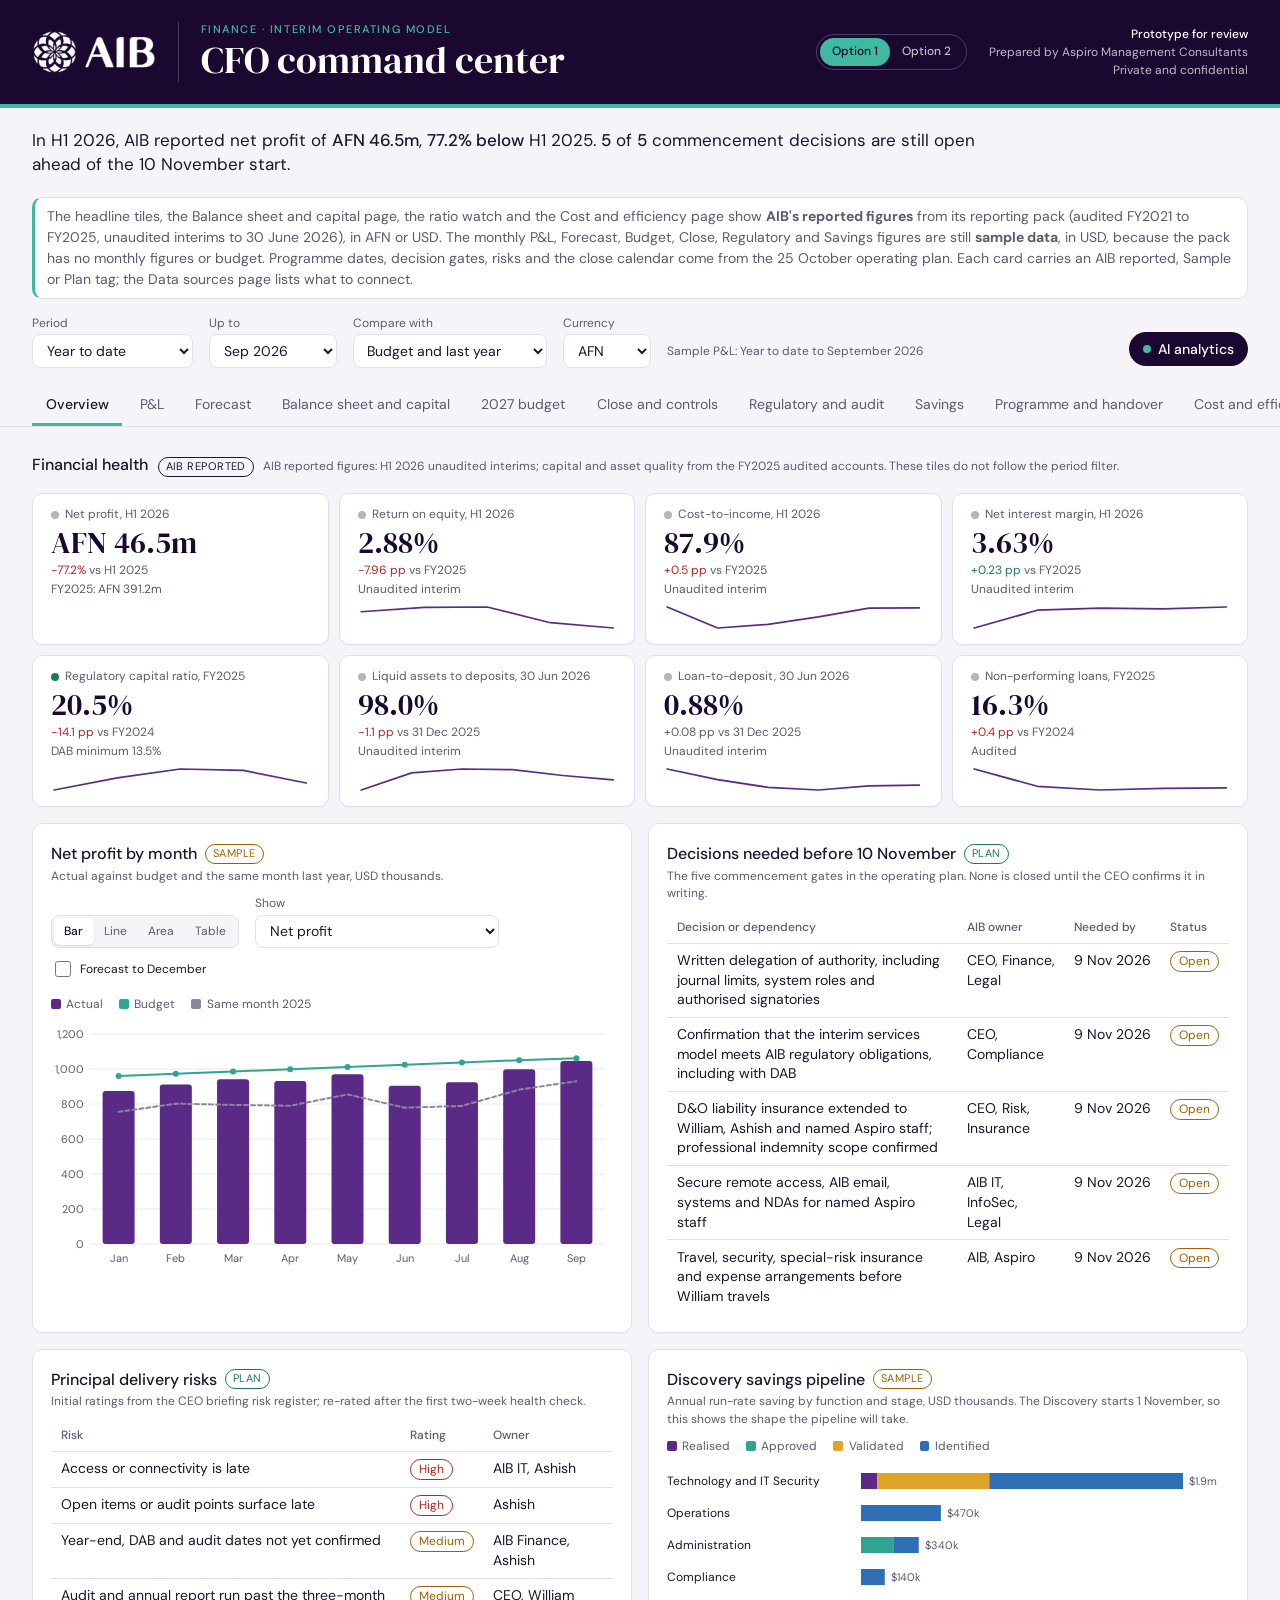
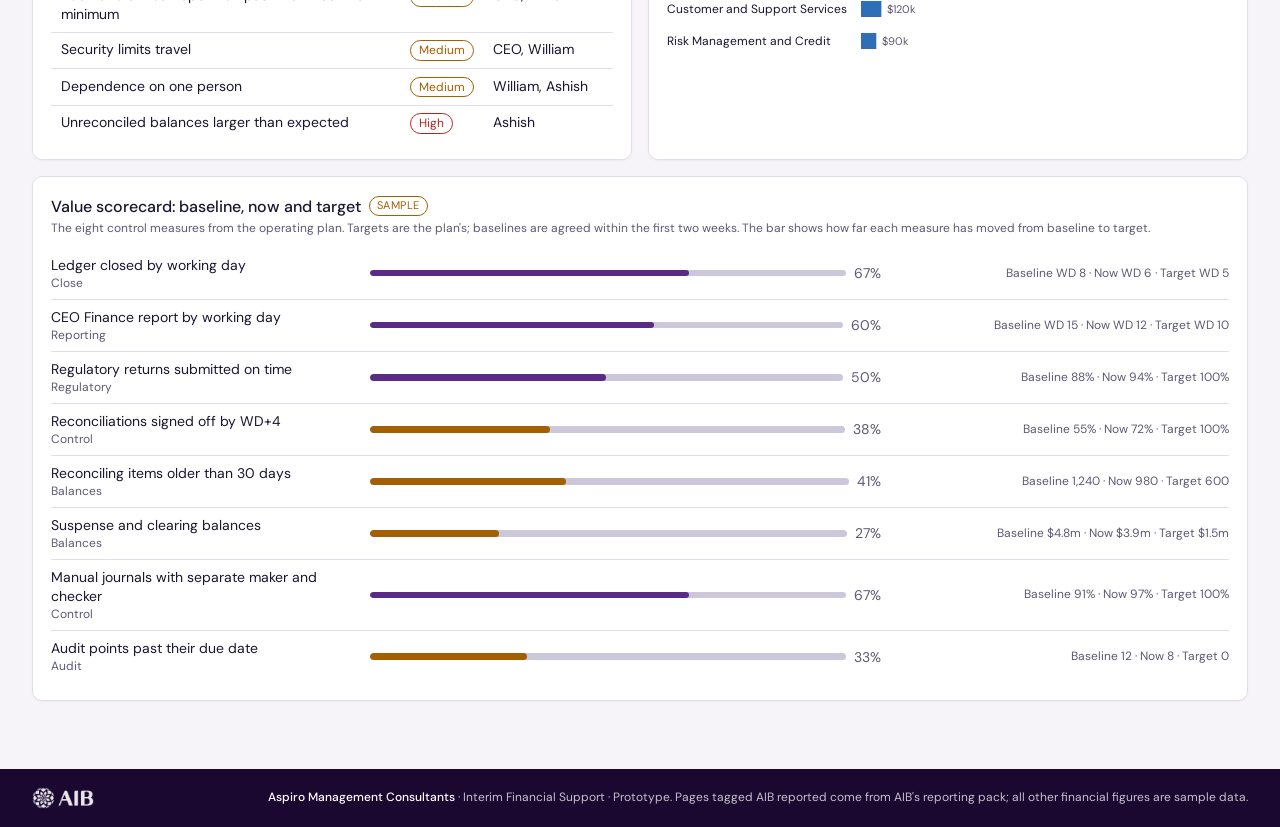
==== commit 7c79ac6e: "Show AIB's reported figures and add the Cost and efficiency page The headline tiles, balance sheet, " ====
--- a/index.html
+++ b/index.html
@@ -30,10 +30,10 @@
 <div id="dash-root">
 <div class="cc">
   <div class="cc-head" id="top">
-    <p class="cc-takeaway" data-draw="takeaway">Year to date to September, net profit is <span class="cc-n">$8.5m</span>, <span class="cc-n">6.6% below</span> budget. <span class="cc-n">5</span> of <span class="cc-n">5</span> commencement decisions are still open ahead of the 10 November start.</p>
+    <p class="cc-takeaway" data-draw="takeaway">In H1 2026, AIB reported net profit of <span class="cc-n">AFN 46.5m</span>, <span class="cc-n">77.2% below</span> H1 2025. <span class="cc-n">5</span> of <span class="cc-n">5</span> commencement decisions are still open ahead of the 10 November start.</p>
   </div>
 
-  <div class="cc-banner">Financial figures on the Overview, P&amp;L, Forecast, Balance sheet, Budget, Close, Regulatory and Savings pages are <strong>sample data</strong> that show how the command center will read once connected to AIB's ledger and regulatory feeds. Programme dates, decision gates, risks and the close calendar come from the 25 October operating plan. Each card carries a Sample or Plan tag; the Data sources page lists what to connect.</div>
+  <div class="cc-banner">The headline tiles, the Balance sheet and capital page, the ratio watch and the Cost and efficiency page show <strong>AIB's reported figures</strong> from its reporting pack (audited FY2021 to FY2025, unaudited interims to 30 June 2026), in AFN or USD. The monthly P&amp;L, Forecast, Budget, Close, Regulatory and Savings figures are still <strong>sample data</strong>, in USD, because the pack has no monthly figures or budget. Programme dates, decision gates, risks and the close calendar come from the 25 October operating plan. Each card carries an AIB reported, Sample or Plan tag; the Data sources page lists what to connect.</div>
 
   <div class="cc-filters" data-draw="filters" aria-label="Period and comparison"></div>
 
@@ -47,14 +47,15 @@
     <button class="cc-tab" data-tab="reg" aria-selected="false">Regulatory and audit</button>
     <button class="cc-tab" data-tab="savings" aria-selected="false">Savings</button>
     <button class="cc-tab" data-tab="programme" aria-selected="false">Programme and handover</button>
+    <button class="cc-tab" data-tab="cost" aria-selected="false">Cost and efficiency</button>
     <button class="cc-tab" data-tab="sources" aria-selected="false">Data sources</button>
     <button class="cc-tab" data-tab="ai" aria-selected="false">AI analytics</button>
   </nav>
 
   <!-- OVERVIEW -->
   <section class="cc-page" id="tab-overview" data-page="overview">
-    <div class="cc-sec"><h2>Financial health</h2><span class="cc-tag cc-tag-sample">Sample data</span><p data-draw="ptext" data-v="kpinote">September 2026 close. A tile turns amber when it misses its target.</p></div>
-    <div class="cc-kpis" id="kpi-all" data-draw="kpis" data-source="kpis ratios_monthly"></div>
+    <div class="cc-sec"><h2>Financial health</h2><span class="cc-tag cc-tag-aib">AIB reported</span><p data-draw="ptext" data-v="kpinote">AIB reported figures: H1 2026 unaudited interims; capital and asset quality from the FY2025 audited accounts. These tiles do not follow the period filter.</p></div>
+    <div class="cc-kpis" id="kpi-all" data-draw="kpis" data-source="kpis ratios"></div>
 
     <div class="cc-grid-wide">
       <div class="cc-card" id="card-profit">
@@ -152,27 +153,27 @@
       <div class="cc-chart" data-draw="chart-forecast" data-source="pnl_monthly"></div>
     </div>
     <div class="cc-card">
-      <h3>Regulatory ratio early warning <span class="cc-tag cc-tag-sample">Sample limits</span></h3>
-      <p class="cc-note">Each ratio's trend, damped so it flattens over time, projected 12 months ahead against its sample limit.</p>
-      <div data-draw="outlook" data-source="ratios_monthly"></div>
+      <h3>Ratio watch <span class="cc-tag cc-tag-aib">AIB reported</span></h3>
+      <p class="cc-note">Each ratio's latest reported value against the DAB minimum where the reporting pack gives one, and its move since the previous report. Five annual points and one interim, broken by 2021 and the 2024 move to Sharia-compliant reporting, are too few for a trend forecast.</p>
+      <div data-draw="outlook" data-source="ratios"></div>
     </div>
   </section>
 
   <!-- BALANCE SHEET -->
   <section class="cc-page" id="tab-balance" data-page="balance" hidden>
-    <div class="cc-sec"><h2>Capital, liquidity and asset quality</h2><span class="cc-tag cc-tag-sample">Sample data</span><p>The ratios DAB and the Board look at first.</p></div>
-    <div class="cc-kpis" id="kpi-bs" data-draw="kpis" data-group="Capital and liquidity,Asset quality" data-source="kpis ratios_monthly"></div>
-    <div class="cc-card">
-      <h3>Six ratios over nine months</h3>
-      <p class="cc-note">Dashed line is the limit or target; a sample value is used until AIB's own limits are loaded.</p>
-      <div class="cc-multi" data-draw="chart-ratios" data-source="ratios_monthly"></div>
-    </div>
-    <div class="cc-card">
-      <h3>Statement of financial position</h3>
-      <p class="cc-note">USD thousands.</p>
+    <div class="cc-sec"><h2>Capital, liquidity and asset quality</h2><span class="cc-tag cc-tag-aib">AIB reported</span><p>The ratios DAB and the Board look at first, from AIB's reporting pack.</p></div>
+    <div class="cc-kpis" id="kpi-bs" data-draw="kpis" data-group="Capital and liquidity,Asset quality" data-source="kpis ratios"></div>
+    <div class="cc-card">
+      <h3>Eight ratios, FY2021 to H1 2026</h3>
+      <p class="cc-note">Year-ends FY2021 to FY2025, then H1 2026 (unaudited; profit ratios annualised, balance ratios at 30 June). The dashed line is the DAB minimum where the pack gives one. Capital and loan quality are disclosed annually; margin and return on equity need an opening balance, so start in FY2022.</p>
+      <div class="cc-multi" data-draw="chart-ratios" data-source="ratios"></div>
+    </div>
+    <div class="cc-card">
+      <h3>Statement of financial position <span class="cc-tag cc-tag-aib">AIB reported</span></h3>
+      <p class="cc-note" data-draw="ptext" data-v="bsnote">AIB reported, AFN thousands. 31 March and 30 June 2026 are unaudited.</p>
       <div class="cc-scroll">
         <table class="cc-table" data-source="bs_view" data-row-key="line">
-          <thead><tr><th data-field="line">Line</th><th class="r" data-field="sep26" data-fmt="k">30 Sep 2026</th><th class="r" data-field="aug26" data-fmt="k">31 Aug 2026</th><th class="r" data-field="dec25" data-fmt="k">31 Dec 2025</th><th class="r" data-field="chg_month" data-fmt="dpct">Change vs Aug</th><th class="r" data-field="chg_ytd" data-fmt="dpct">Change vs Dec</th></tr></thead>
+          <thead><tr><th data-field="line">Line</th><th class="r" data-field="jun26" data-fmt="k">30 Jun 2026</th><th class="r" data-field="mar26" data-fmt="k">31 Mar 2026</th><th class="r" data-field="dec25" data-fmt="k">31 Dec 2025</th><th class="r" data-field="chg_qtr" data-fmt="dpct">Change vs Mar</th><th class="r" data-field="chg_ytd" data-fmt="dpct">Change vs Dec</th></tr></thead>
           <tbody data-draw="tbl"></tbody>
         </table>
       </div>
@@ -401,12 +402,18 @@
     </div>
   </section>
 
+  <!-- COST AND EFFICIENCY -->
+  <section class="cc-page" id="tab-cost" data-page="cost" hidden>
+    <div class="cc-sec"><h2>Cost base and efficiency</h2><span class="cc-tag cc-tag-aib">AIB reported</span><span class="cc-tag cc-tag-sample">Draft</span><p>Income, G&amp;A costs and efficiency from FY2021 to H1 2026, from AIB's reporting pack. This page keeps its own currency switch and AFN per USD rate.</p></div>
+    <iframe class="cc-frame" src="cost-efficiency.html" title="AIB cost base and efficiency" loading="lazy"></iframe>
+  </section>
+
   <!-- DATA SOURCES -->
   <section class="cc-page" id="tab-sources" data-page="sources" hidden>
     <div class="cc-sec"><h2>Where each number will come from</h2><span class="cc-tag cc-tag-plan">Plan</span><p>The connection plan for turning sample data into live data.</p></div>
     <div class="cc-card">
       <h3>Feed map</h3>
-      <p class="cc-note">Sample means the page shows illustrative rows. Plan documents means the rows come from the 25 October operating plan. To connect means a feed from an AIB system is still to be agreed with AIB Finance and IT, using AIB systems and storage only.</p>
+      <p class="cc-note">Loaded means the page shows AIB's reported figures from its reporting pack. Sample means the page shows illustrative rows. Plan documents means the rows come from the 25 October operating plan. To connect means a feed from an AIB system is still to be agreed with AIB Finance and IT, using AIB systems and storage only.</p>
       <div class="cc-scroll">
         <table class="cc-table" data-source="data_feeds" data-row-key="area">
           <thead><tr><th data-field="area">Area</th><th data-field="views">Shown on</th><th data-field="target_source">Target source</th><th data-field="cadence">Refresh</th><th data-field="owner">Owner</th><th data-field="status" data-fmt="chip">Status</th></tr></thead>
@@ -421,7 +428,7 @@
 <footer class="foot">
   <div class="foot-in">
     <img src="assets/aib-logo-white.png" alt="Afghanistan International Bank" width="62" height="22">
-    <span><strong>Aspiro Management Consultants</strong> &middot; Interim Financial Support &middot; Prototype with sample data, not AIB financial results.</span>
+    <span><strong>Aspiro Management Consultants</strong> &middot; Interim Financial Support &middot; Prototype. Pages tagged AIB reported come from AIB's reporting pack; all other financial figures are sample data.</span>
   </div>
 </footer>
 <script src="vendor/d3.min.js"></script>
--- a/app.css
+++ b/app.css
@@ -25,11 +25,14 @@
 .cc-tag { font-size: 11px; font-weight: 400; letter-spacing: .04em; text-transform: uppercase; padding: 1px 7px; border-radius: 999px; border: 1px solid var(--color-border-line); color: var(--color-fg-muted); }
 .cc-tag-sample { color: var(--color-warn); border-color: var(--color-warn); }
 .cc-tag-plan { color: var(--color-ok); border-color: var(--color-ok); }
+.cc-tag-aib { color: var(--color-fg); border-color: var(--color-fg); }
+.cc-frame { display: block; width: 100%; height: 1600px; border: 1px solid var(--color-border-line); border-radius: var(--cds-radius); background: transparent; }
 .cc-tile { background: var(--color-panel); border: 1px solid var(--color-border-line); border-radius: var(--cds-radius); padding: var(--cds-pad-md) var(--cds-pad-lg); display: flex; flex-direction: column; gap: .15rem; min-width: 0; position: relative; }
 .cc-tile-l { font-size: var(--cds-font-size-caption); color: var(--color-fg-muted); display: flex; align-items: center; gap: .4rem; }
 .cc-dot { width: .5rem; height: .5rem; border-radius: 50%; background: var(--color-ok); flex: none; }
 .cc-dot.warn { background: var(--color-warn); }
 .cc-dot.bad { background: var(--color-bad); }
+.cc-dot.na { background: var(--color-fg-muted); opacity: .45; }
 .cc-tile-v { font-family: var(--font-serif); font-weight: 400; font-size: var(--cds-font-size-title); line-height: 1.1; font-variant-numeric: tabular-nums; }
 .cc-tile-d { font-size: var(--cds-font-size-caption); color: var(--color-fg-muted); font-variant-numeric: tabular-nums; }
 .cc-tile-d .good { color: var(--color-ok); }
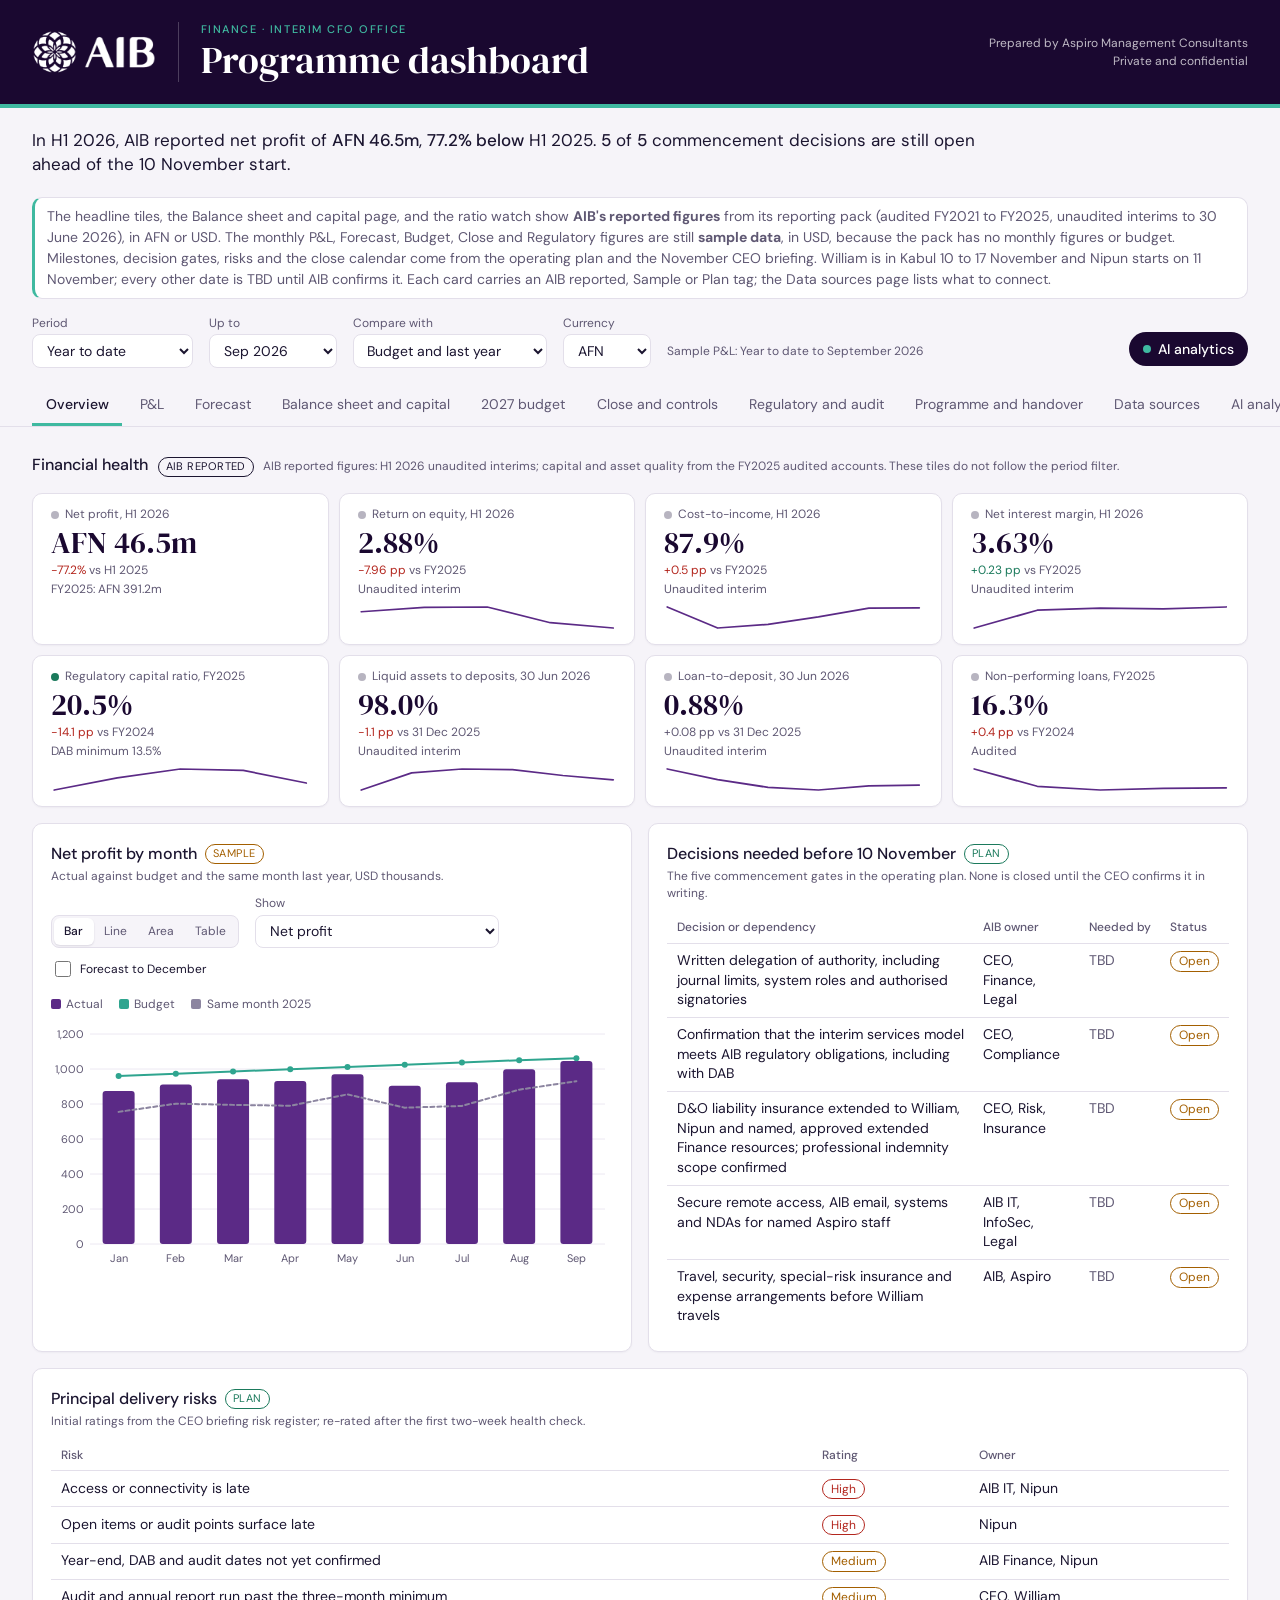
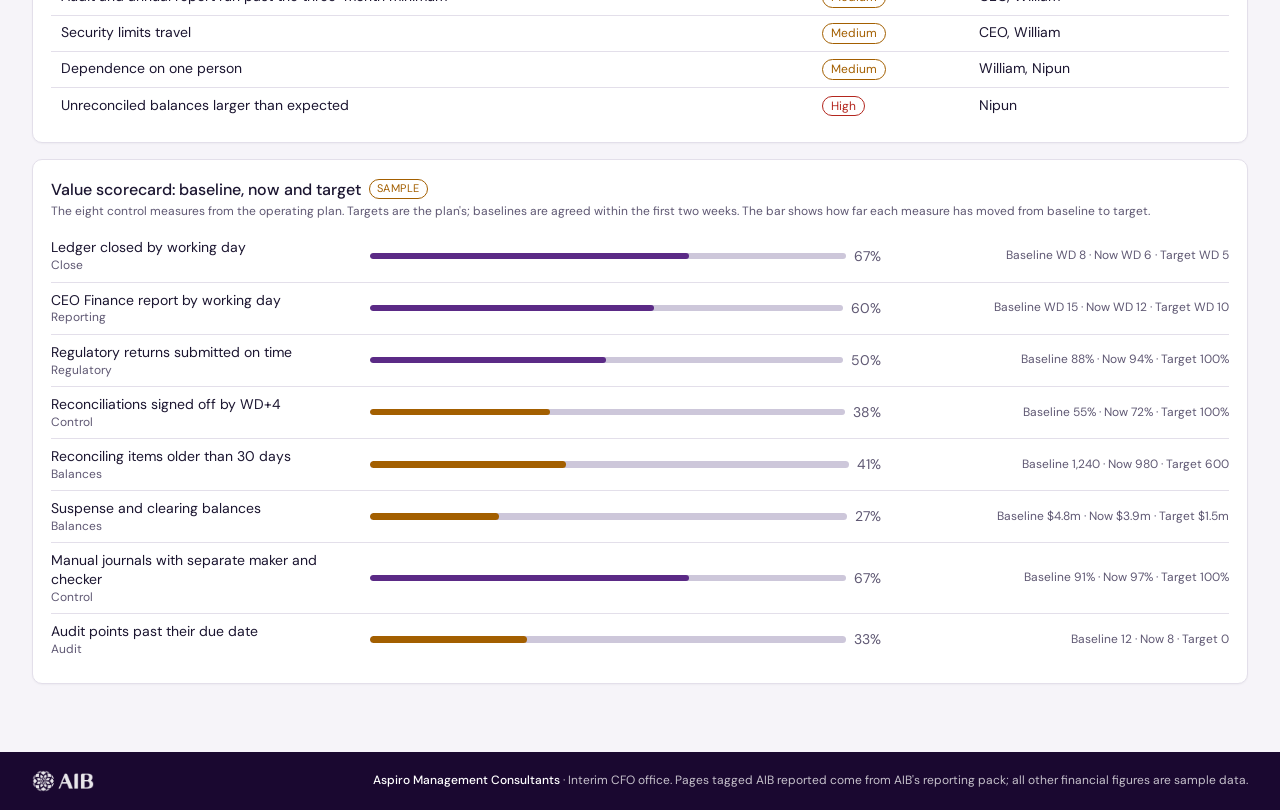
==== commit 0e0bc748: "Focus the dashboard on the interim CFO office Nipun Bhatia replaces Ashish as Finance operating lead" ====
--- a/index.html
+++ b/index.html
@@ -3,7 +3,7 @@
 <head>
 <meta charset="utf-8">
 <meta name="viewport" content="width=device-width, initial-scale=1">
-<title>AIB CFO command center</title>
+<title>AIB interim CFO office</title>
 <meta name="author" content="kjaising">
 <meta name="robots" content="noindex, nofollow">
 <meta name="theme-color" content="#1a0830">
@@ -17,14 +17,10 @@
     <img class="brand-logo" src="assets/aib-logo-white.png" alt="Afghanistan International Bank" width="154" height="55">
     <div class="brand-rule" aria-hidden="true"></div>
     <div class="brand-title">
-      <p class="brand-eyebrow">Finance &middot; Interim operating model</p>
-      <h1 class="brand-h1">CFO command center</h1>
-    </div>
-    <nav class="opt-switch" aria-label="Design options">
-      <a href="index.html" data-opt-link aria-current="page">Option 1</a>
-      <a href="option-2.html" data-opt-link>Option 2</a>
-    </nav>
-    <p class="brand-meta"><strong>Prototype for review</strong><br>Prepared by Aspiro Management Consultants<br>Private and confidential</p>
+      <p class="brand-eyebrow">Finance &middot; Interim CFO office</p>
+      <h1 class="brand-h1">Programme dashboard</h1>
+    </div>
+    <p class="brand-meta">Prepared by Aspiro Management Consultants<br>Private and confidential</p>
   </div>
 </header>
 <div id="dash-root">
@@ -33,7 +29,7 @@
     <p class="cc-takeaway" data-draw="takeaway">In H1 2026, AIB reported net profit of <span class="cc-n">AFN 46.5m</span>, <span class="cc-n">77.2% below</span> H1 2025. <span class="cc-n">5</span> of <span class="cc-n">5</span> commencement decisions are still open ahead of the 10 November start.</p>
   </div>
 
-  <div class="cc-banner">The headline tiles, the Balance sheet and capital page, the ratio watch and the Cost and efficiency page show <strong>AIB's reported figures</strong> from its reporting pack (audited FY2021 to FY2025, unaudited interims to 30 June 2026), in AFN or USD. The monthly P&amp;L, Forecast, Budget, Close, Regulatory and Savings figures are still <strong>sample data</strong>, in USD, because the pack has no monthly figures or budget. Programme dates, decision gates, risks and the close calendar come from the 25 October operating plan. Each card carries an AIB reported, Sample or Plan tag; the Data sources page lists what to connect.</div>
+  <div class="cc-banner">The headline tiles, the Balance sheet and capital page, and the ratio watch show <strong>AIB's reported figures</strong> from its reporting pack (audited FY2021 to FY2025, unaudited interims to 30 June 2026), in AFN or USD. The monthly P&amp;L, Forecast, Budget, Close and Regulatory figures are still <strong>sample data</strong>, in USD, because the pack has no monthly figures or budget. Milestones, decision gates, risks and the close calendar come from the operating plan and the November CEO briefing. William is in Kabul 10 to 17 November and Nipun starts on 11 November; every other date is TBD until AIB confirms it. Each card carries an AIB reported, Sample or Plan tag; the Data sources page lists what to connect.</div>
 
   <div class="cc-filters" data-draw="filters" aria-label="Period and comparison"></div>
 
@@ -45,9 +41,7 @@
     <button class="cc-tab" data-tab="budget" aria-selected="false">2027 budget</button>
     <button class="cc-tab" data-tab="close" aria-selected="false">Close and controls</button>
     <button class="cc-tab" data-tab="reg" aria-selected="false">Regulatory and audit</button>
-    <button class="cc-tab" data-tab="savings" aria-selected="false">Savings</button>
     <button class="cc-tab" data-tab="programme" aria-selected="false">Programme and handover</button>
-    <button class="cc-tab" data-tab="cost" aria-selected="false">Cost and efficiency</button>
     <button class="cc-tab" data-tab="sources" aria-selected="false">Data sources</button>
     <button class="cc-tab" data-tab="ai" aria-selected="false">AI analytics</button>
   </nav>
@@ -76,21 +70,14 @@
       </div>
     </div>
 
-    <div class="cc-grid-wide">
-      <div class="cc-card" id="card-risks">
-        <h3>Principal delivery risks <span class="cc-tag cc-tag-plan">Plan</span></h3>
-        <p class="cc-note">Initial ratings from the CEO briefing risk register; re-rated after the first two-week health check.</p>
-        <div class="cc-scroll">
-          <table class="cc-table" data-source="risks" data-row-key="id">
-            <thead><tr><th data-field="risk">Risk</th><th data-field="rating" data-fmt="chip">Rating</th><th data-field="owner">Owner</th></tr></thead>
-            <tbody data-draw="tbl"></tbody>
-          </table>
-        </div>
-      </div>
-      <div class="cc-card" id="card-savings-ov">
-        <h3>Discovery savings pipeline <span class="cc-tag cc-tag-sample">Sample</span></h3>
-        <p class="cc-note">Annual run-rate saving by function and stage, USD thousands. The Discovery starts 1 November, so this shows the shape the pipeline will take.</p>
-        <div class="cc-chart" data-draw="chart-savings" data-source="savings_pipeline"></div>
+    <div class="cc-card" id="card-risks">
+      <h3>Principal delivery risks <span class="cc-tag cc-tag-plan">Plan</span></h3>
+      <p class="cc-note">Initial ratings from the CEO briefing risk register; re-rated after the first two-week health check.</p>
+      <div class="cc-scroll">
+        <table class="cc-table" data-source="risks" data-row-key="id">
+          <thead><tr><th data-field="risk">Risk</th><th data-field="rating" data-fmt="chip">Rating</th><th data-field="owner">Owner</th></tr></thead>
+          <tbody data-draw="tbl"></tbody>
+        </table>
       </div>
     </div>
 
@@ -204,8 +191,8 @@
   <section class="cc-page" id="tab-close" data-page="close" hidden>
     <div class="cc-sec"><h2>Month-end close and balance control</h2><span class="cc-tag cc-tag-plan">Plan</span><span class="cc-tag cc-tag-sample">Sample balances</span><p>AIB working days run Saturday to Thursday.</p></div>
     <div class="cc-card">
-      <h3>November close calendar</h3>
-      <p class="cc-note">The plan's close template mapped to AIB working days, with Friday as the rest day. DAB deadlines take priority and the template is reconfirmed in week one.</p>
+      <h3>Month-end close calendar</h3>
+      <p class="cc-note">The plan's close template mapped to AIB working days, with Friday as the rest day. DAB deadlines take priority. Dates are TBD until the template is reconfirmed with AIB in week one.</p>
       <div class="cc-scroll">
         <table class="cc-table" data-source="close_calendar" data-row-key="wd">
           <thead><tr><th data-field="wd">Day</th><th data-field="due_date" data-fmt="date">Date</th><th data-field="activity">Activity</th><th data-field="owner">Owner</th><th data-field="status" data-fmt="chip">Status</th></tr></thead>
@@ -262,45 +249,31 @@
     </div>
   </section>
 
-  <!-- SAVINGS -->
-  <section class="cc-page" id="tab-savings" data-page="savings" hidden>
-    <div class="cc-sec"><h2>Discovery and savings</h2><span class="cc-tag cc-tag-sample">Sample data</span><p>The Discovery runs six weeks from 1 November. Finance tracks each saving into the budget.</p></div>
-    <div class="cc-grid-wide">
-      <div class="cc-card">
-        <h3>Annual saving by function and stage</h3>
-        <p class="cc-note">USD thousands.</p>
-        <div class="cc-chart" data-draw="chart-savings" data-source="savings_pipeline"></div>
-      </div>
-      <div class="cc-card">
-        <h3>Saving as a share of function cost</h3>
-        <p class="cc-note">Against the 2026 operating cost forecast.</p>
-        <div class="cc-scroll">
-          <table class="cc-table" data-source="savings_view" data-row-key="function">
-            <thead><tr><th data-field="function">Function</th><th class="r" data-field="items" data-fmt="int">Items</th><th class="r" data-field="annual_saving" data-fmt="k">Annual saving</th><th class="r" data-field="one_off_cost" data-fmt="k">One-off cost</th><th class="r" data-field="pct_of_cost" data-fmt="pct">Of 2026 cost</th></tr></thead>
-            <tbody data-draw="tbl"></tbody>
-          </table>
-        </div>
-      </div>
-    </div>
-    <div class="cc-card">
-      <h3>Savings register</h3>
-      <p class="cc-note">Every option has a lever, an owner and a decision date. Control and security savings must leave the bank at least as well protected.</p>
-      <div class="cc-scroll">
-        <table class="cc-table" data-source="savings_pipeline" data-row-key="id">
-          <thead><tr><th data-field="id">Ref</th><th data-field="function">Function</th><th data-field="item">Option</th><th data-field="lever">Lever</th><th class="r" data-field="annual_saving" data-fmt="k">Annual saving</th><th class="r" data-field="one_off_cost" data-fmt="kdash">One-off cost</th><th data-field="status" data-fmt="chip">Stage</th><th data-field="owner">Owner</th><th data-field="decision_date" data-fmt="date">Decision by</th></tr></thead>
-          <tbody data-draw="tbl"></tbody>
-        </table>
-      </div>
-    </div>
-  </section>
-
   <!-- PROGRAMME -->
   <section class="cc-page" id="tab-programme" data-page="programme" hidden>
-    <div class="cc-sec"><h2>Interim programme and handover</h2><span class="cc-tag cc-tag-plan">Plan</span><p>Minimum term to 9 February 2027, then monthly until the permanent CFO is appointed.</p></div>
-    <div class="cc-card">
-      <h3>Programme timeline</h3>
-      <p class="cc-note">Solid bars are dates in the plan; lighter bars are indicative until AIB confirms Board, year-end and audit dates.</p>
-      <div class="cc-chart" data-draw="chart-timeline" data-source="programme_ms"></div>
+    <div class="cc-sec"><h2>Interim programme and handover</h2><span class="cc-tag cc-tag-plan">Plan</span><p>Minimum term TBD, then monthly until the permanent CFO is onboarded or written notice is issued.</p></div>
+    <div class="cc-card">
+      <h3>Interim CFO office team <span class="cc-tag cc-tag-plan">Plan</span></h3>
+      <div class="cc-scroll">
+        <table class="cc-table">
+          <thead><tr><th>Who</th><th>Role</th><th>Coverage</th></tr></thead>
+          <tbody>
+            <tr><td>William Higgins</td><td>Project lead. Senior advice to the CEO and Board; reviews Board and DAB packs; senior back-up and escalation</td><td>Kabul 10 to 17 November, remote thereafter</td></tr>
+            <tr><td>Nipun Bhatia</td><td>Finance operating lead. Leads priorities, close and reporting day to day</td><td>From 11 November, remote first; Kabul visit TBD. Covers AIB's Saturday to Thursday week</td></tr>
+            <tr><td>Extended Finance resources</td><td>Specialist support on reconciliations, controls and audit, coordinated through Nipun</td><td>Delhi NCR, Monday to Friday; Vancouver subject to AIB approval</td></tr>
+          </tbody>
+        </table>
+      </div>
+    </div>
+    <div class="cc-card">
+      <h3>Programme milestones</h3>
+      <p class="cc-note">William's Kabul visit and Nipun's start are confirmed. Every other date is TBD until AIB confirms Board, budget, year-end and audit dates.</p>
+      <div class="cc-scroll">
+        <table class="cc-table" data-source="programme_view" data-row-key="id">
+          <thead><tr><th data-field="workstream">Workstream</th><th data-field="milestone">Milestone</th><th data-field="owner">Owner</th><th data-field="dates">Dates</th><th data-field="basis" data-fmt="chip">Basis</th></tr></thead>
+          <tbody data-draw="tbl"></tbody>
+        </table>
+      </div>
     </div>
     <div class="cc-grid-wide">
       <div class="cc-card">
@@ -327,7 +300,7 @@
     <div class="cc-grid-wide">
       <div class="cc-card">
         <h3>Permanent CFO handover pack <span class="cc-tag cc-tag-plan">Plan</span></h3>
-        <p class="cc-note">Built from day one so the permanent CFO inherits a working Finance function. Readiness is scored by Ashish and reviewed by William.</p>
+        <p class="cc-note">Built from day one so the permanent CFO inherits a working Finance function. Readiness is scored by Nipun and reviewed by William.</p>
         <div class="cc-scroll">
           <table class="cc-table" data-source="handover_pack" data-row-key="item">
             <thead><tr><th data-field="item">Item</th><th data-field="owner">Owner</th><th data-field="pct_ready" data-fmt="bar">Ready</th><th data-field="status" data-fmt="chip">Status</th></tr></thead>
@@ -350,11 +323,11 @@
       <div class="cc-card">
         <h3>Operating rhythm <span class="cc-tag cc-tag-plan">Plan</span></h3>
         <ul class="cc-cols">
-          <li>Daily Finance check-in on Teams and a brief end-of-day exception note.</li>
-          <li>Weekly Finance team meeting, Aspiro internal quality review and a 30-minute CEO check-in.</li>
-          <li>Month-end close, then the CEO Finance report by working day 10.</li>
+          <li>Daily 15-minute Finance check-in on Teams (09:30 Kabul proposed), with blocker updates.</li>
+          <li>Weekly Finance review of priorities, close status and open actions, an Aspiro quality review and a 30-minute CEO check-in.</li>
+          <li>Monthly: ledger closed by AIB working day 5, then the CEO Finance report by working day 10.</li>
           <li>Board and DAB papers to their calendars, reviewed by William before issue.</li>
-          <li>Escalation the same day: Finance team to Ashish, Ashish to William, William to the CEO.</li>
+          <li>Escalation: AIB team leads or the on-site counterpart, then Nipun (priorities and daily decisions), then William (senior back-up), then the CEO. Material matters reach the CEO the same day.</li>
           <li>One AIB-hosted Finance operating register holds priorities, risks, decisions and aged items.</li>
         </ul>
       </div>
@@ -402,12 +375,6 @@
     </div>
   </section>
 
-  <!-- COST AND EFFICIENCY -->
-  <section class="cc-page" id="tab-cost" data-page="cost" hidden>
-    <div class="cc-sec"><h2>Cost base and efficiency</h2><span class="cc-tag cc-tag-aib">AIB reported</span><span class="cc-tag cc-tag-sample">Draft</span><p>Income, G&amp;A costs and efficiency from FY2021 to H1 2026, from AIB's reporting pack. This page keeps its own currency switch and AFN per USD rate.</p></div>
-    <iframe class="cc-frame" src="cost-efficiency.html" title="AIB cost base and efficiency" loading="lazy"></iframe>
-  </section>
-
   <!-- DATA SOURCES -->
   <section class="cc-page" id="tab-sources" data-page="sources" hidden>
     <div class="cc-sec"><h2>Where each number will come from</h2><span class="cc-tag cc-tag-plan">Plan</span><p>The connection plan for turning sample data into live data.</p></div>
@@ -428,7 +395,7 @@
 <footer class="foot">
   <div class="foot-in">
     <img src="assets/aib-logo-white.png" alt="Afghanistan International Bank" width="62" height="22">
-    <span><strong>Aspiro Management Consultants</strong> &middot; Interim Financial Support &middot; Prototype. Pages tagged AIB reported come from AIB's reporting pack; all other financial figures are sample data.</span>
+    <span><strong>Aspiro Management Consultants</strong> &middot; Interim CFO office. Pages tagged AIB reported come from AIB's reporting pack; all other financial figures are sample data.</span>
   </div>
 </footer>
 <script src="vendor/d3.min.js"></script>
@@ -438,6 +405,5 @@
 <script src="shim.js"></script>
 <script src="charts.js"></script>
 <script src="app.js"></script>
-<script src="switch.js"></script>
 </body>
 </html>
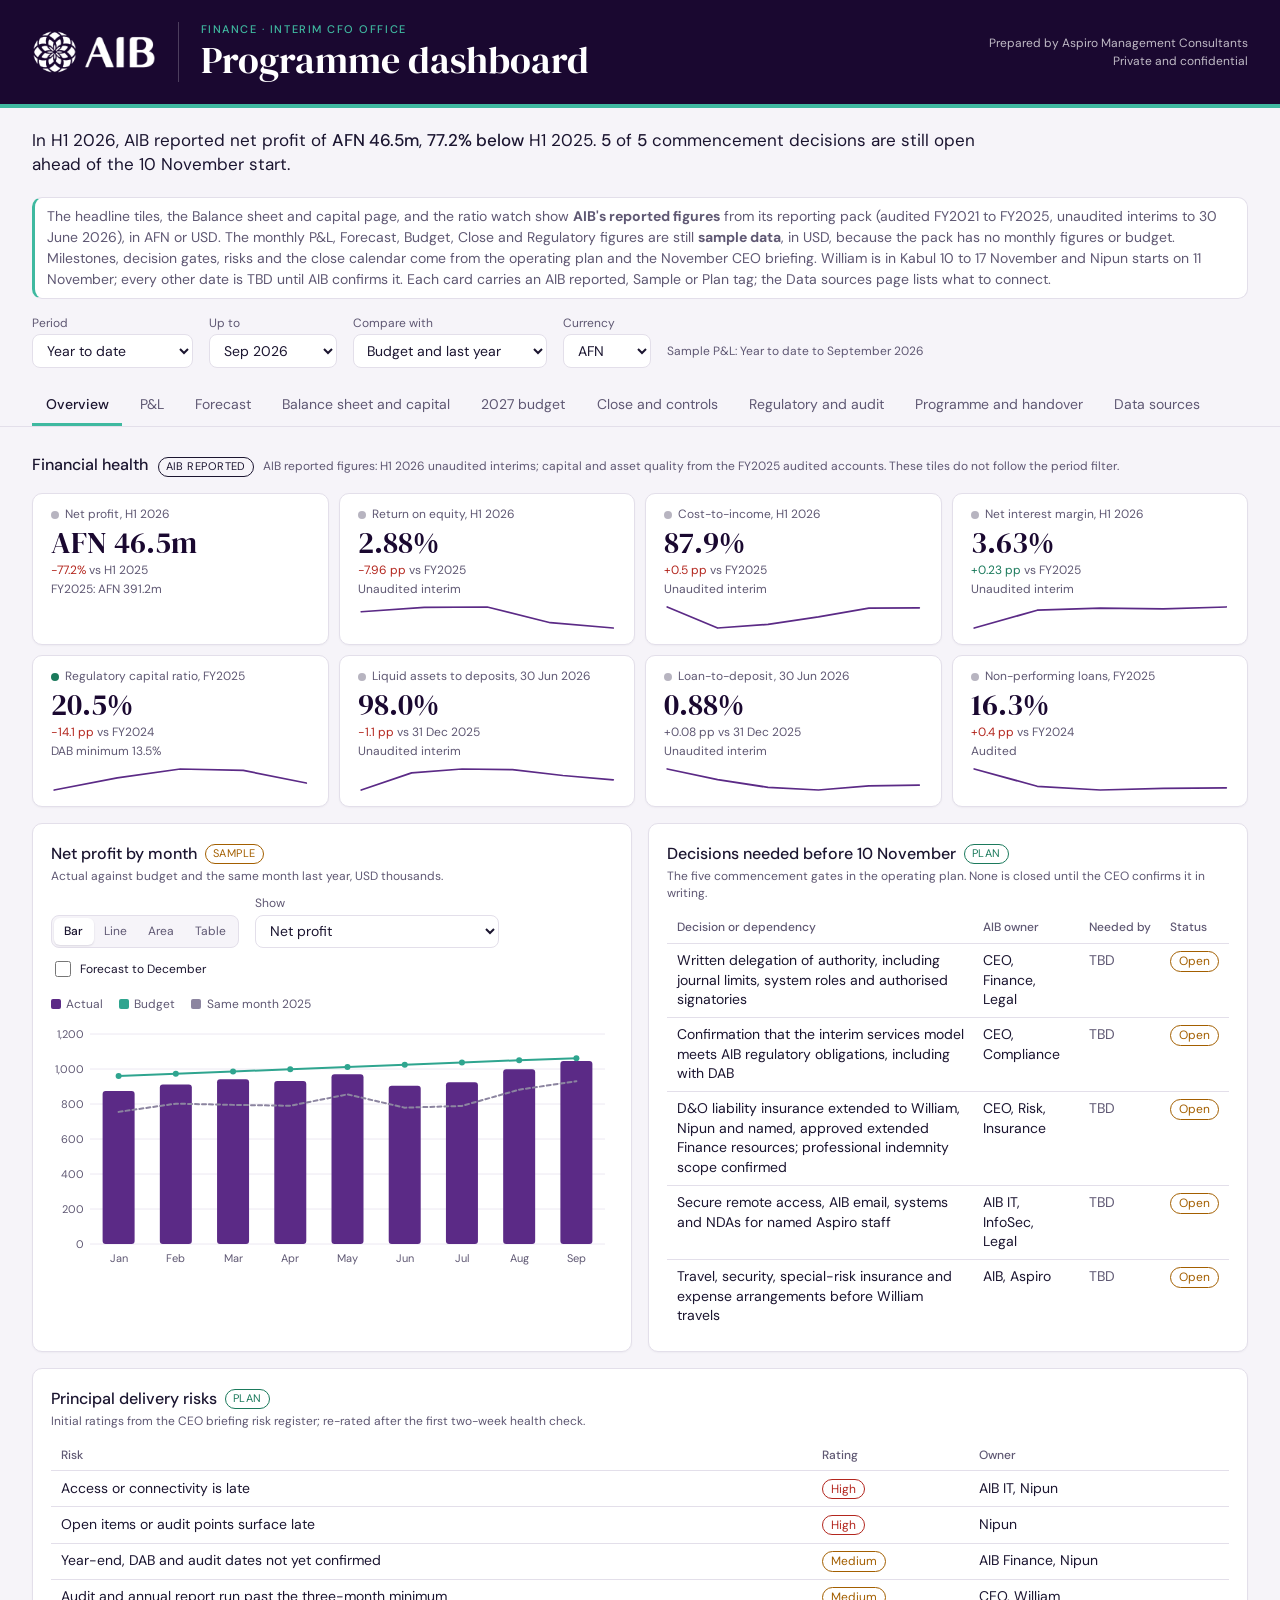
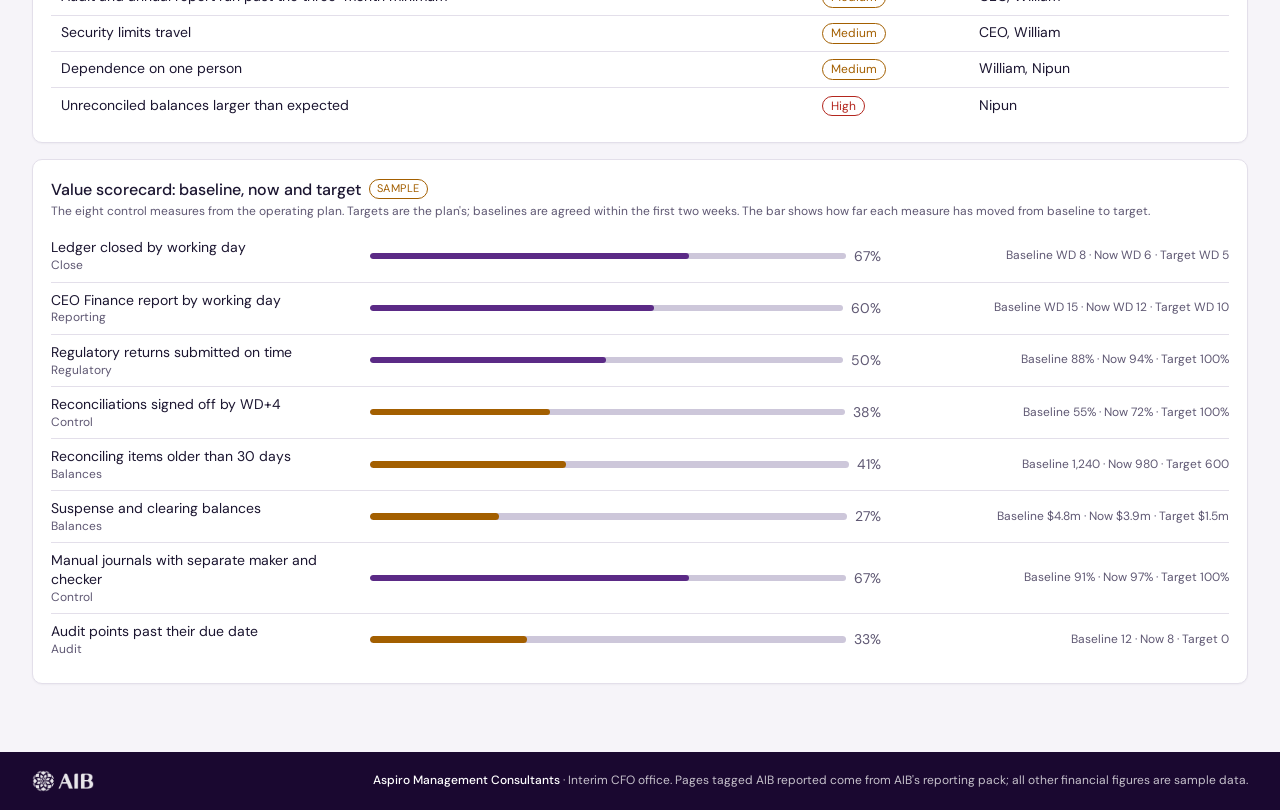
==== commit 065c6d9f: "Hide AI analytics for now Remove the AI analytics tab, its page and the AI analytics button in the f" ====
--- a/index.html
+++ b/index.html
@@ -43,7 +43,6 @@
     <button class="cc-tab" data-tab="reg" aria-selected="false">Regulatory and audit</button>
     <button class="cc-tab" data-tab="programme" aria-selected="false">Programme and handover</button>
     <button class="cc-tab" data-tab="sources" aria-selected="false">Data sources</button>
-    <button class="cc-tab" data-tab="ai" aria-selected="false">AI analytics</button>
   </nav>
 
   <!-- OVERVIEW -->
@@ -361,17 +360,6 @@
           </tbody>
         </table>
       </div>
-    </div>
-  </section>
-
-  <!-- AI ANALYTICS (PREVIEW) -->
-  <section class="cc-page" id="tab-ai" data-page="ai" hidden>
-    <div class="cc-sec"><h2>AI analytics</h2><span class="cc-tag cc-tag-sample">Coming soon</span><p>A preview of asking the command center questions in plain language.</p></div>
-    <div class="cc-banner"><strong>Preview with sample answers.</strong> Answers are written by fixed rules from the dashboard's own sample data. Nothing is sent to an AI service. A live version would need AIB's approval for where its data is processed.</div>
-    <div class="cc-card">
-      <h3>Ask a question</h3>
-      <p class="cc-note">Try a suggestion or type your own. Answers follow the period chosen above.</p>
-      <div class="cc-ai" data-draw="ai"></div>
     </div>
   </section>
 
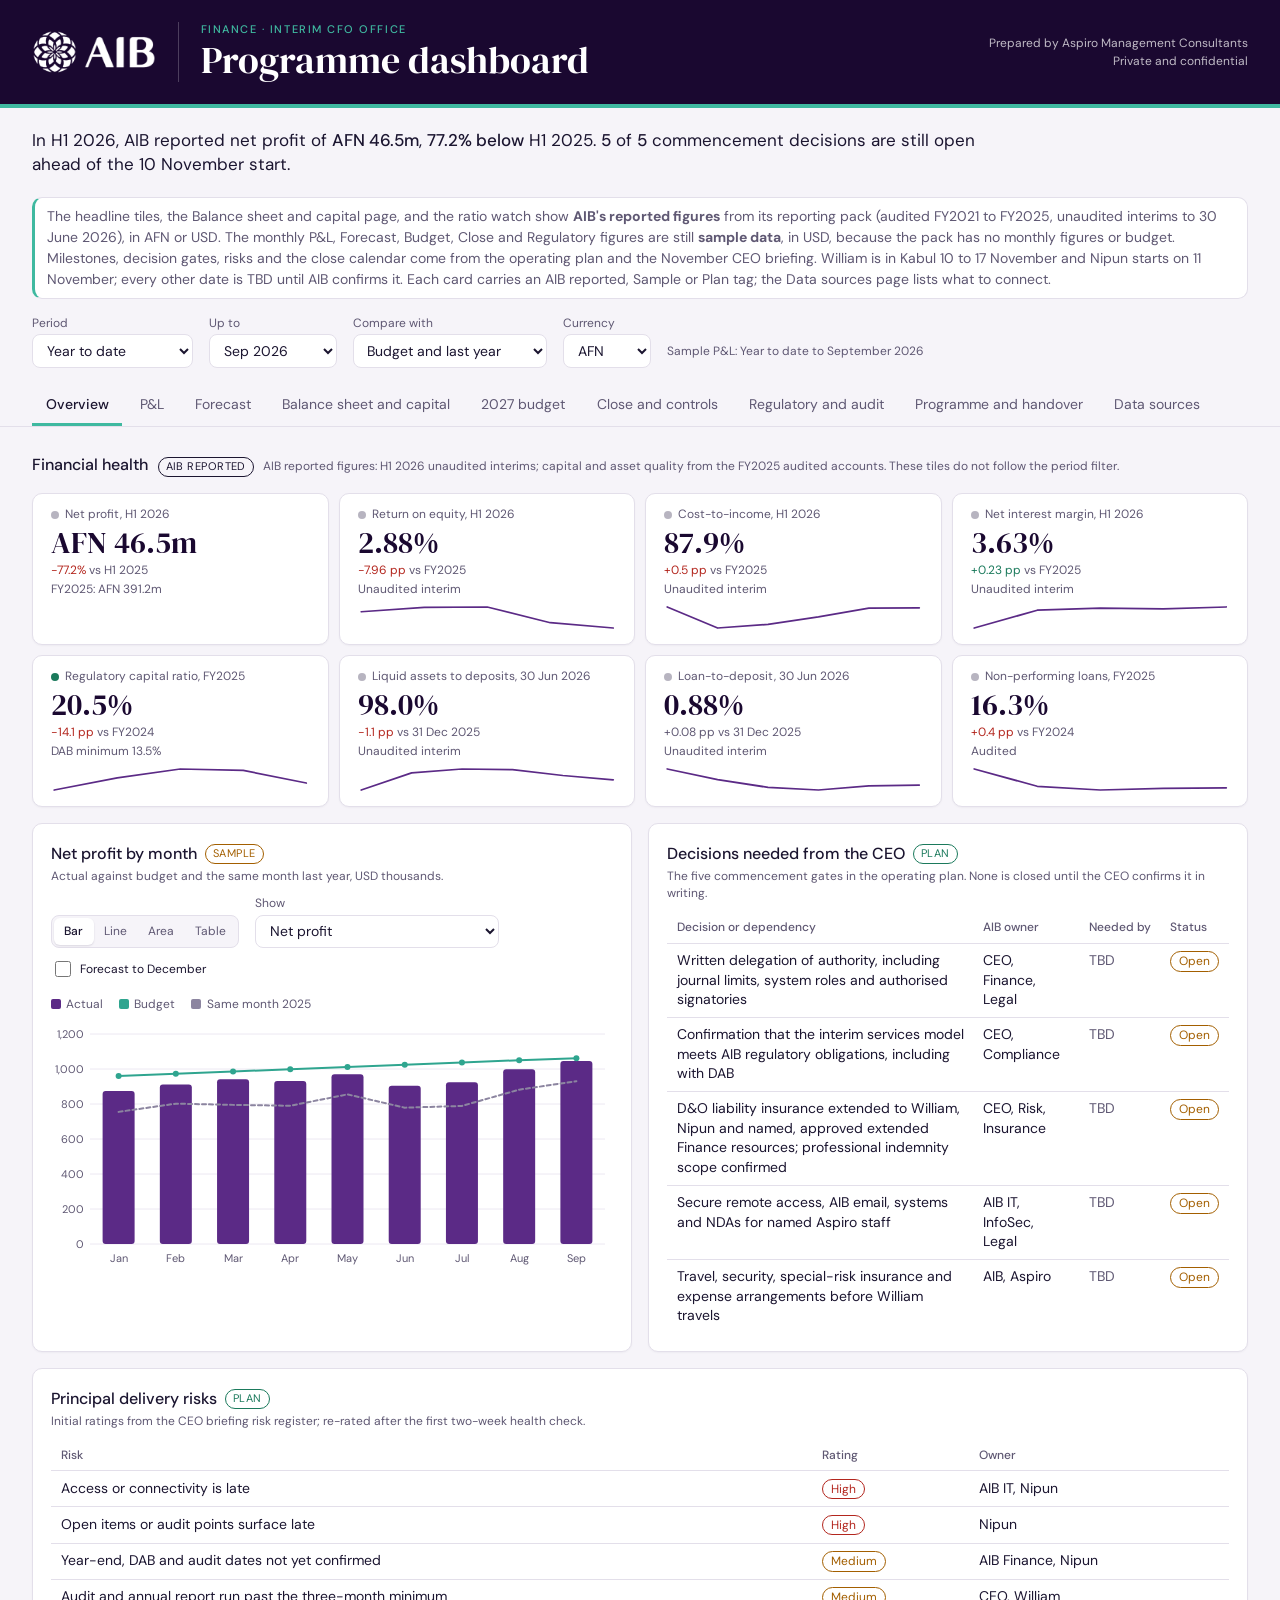
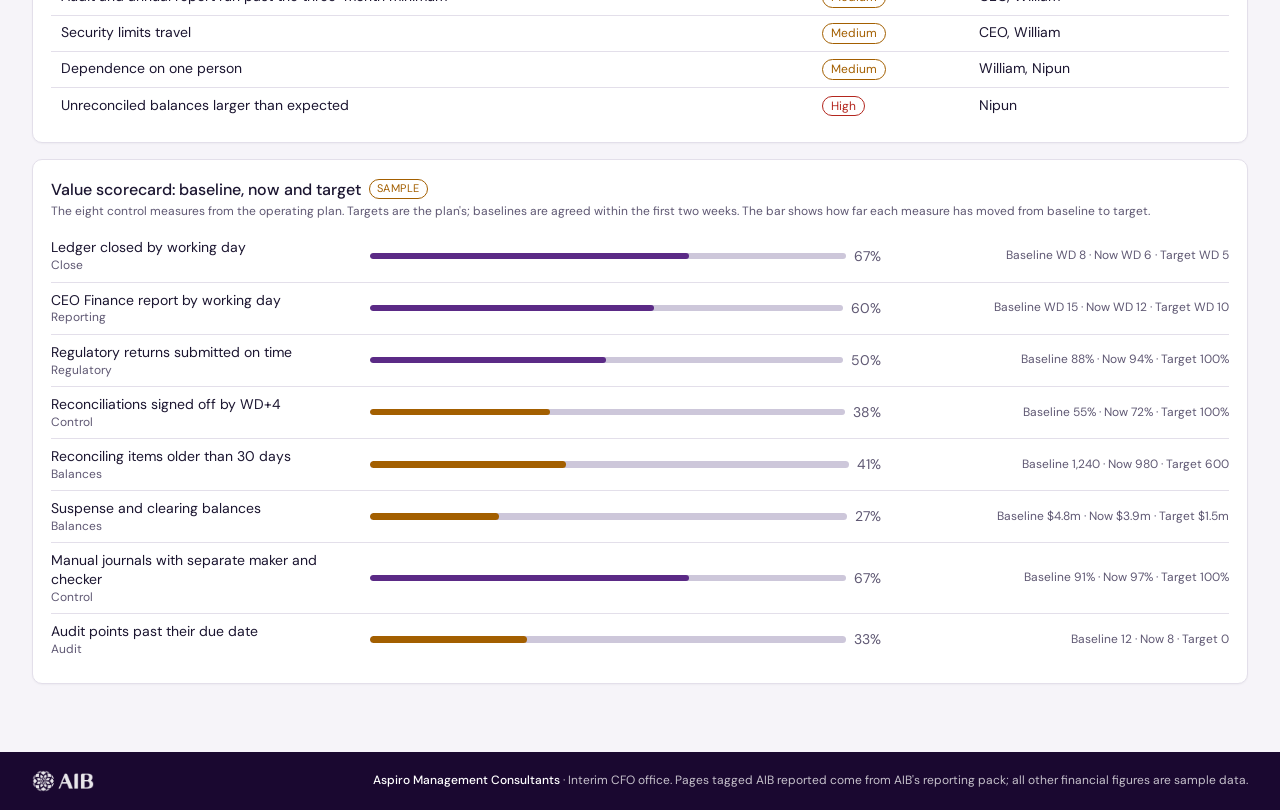
==== commit e3754b55: "Retitle the Overview decisions card without a date "Decisions needed before 10 November" becomes "De" ====
--- a/index.html
+++ b/index.html
@@ -58,7 +58,7 @@
         <div class="cc-chart" data-draw="chart-profit" data-source="pnl_monthly"></div>
       </div>
       <div class="cc-card" id="card-gates">
-        <h3>Decisions needed before 10 November <span class="cc-tag cc-tag-plan">Plan</span></h3>
+        <h3>Decisions needed from the CEO <span class="cc-tag cc-tag-plan">Plan</span></h3>
         <p class="cc-note">The five commencement gates in the operating plan. None is closed until the CEO confirms it in writing.</p>
         <div class="cc-scroll">
           <table class="cc-table" data-source="gates" data-row-key="id">
